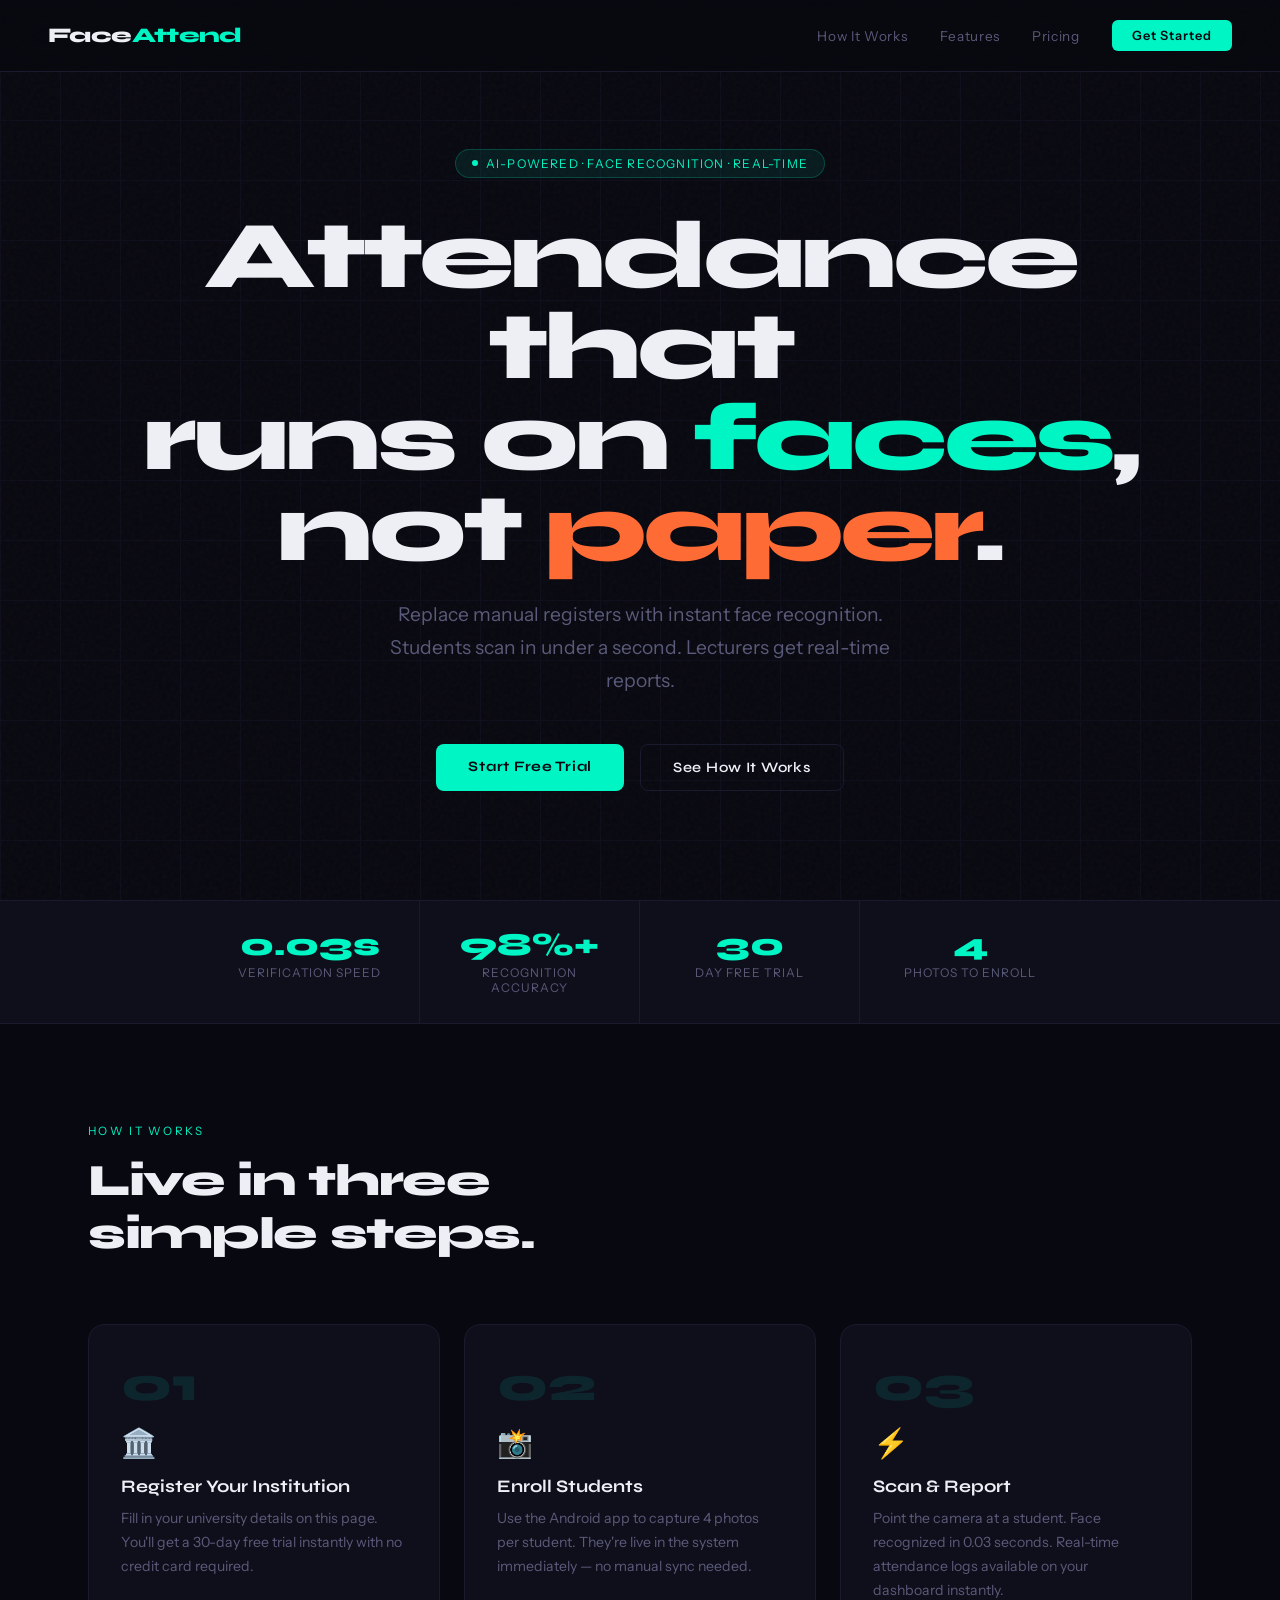
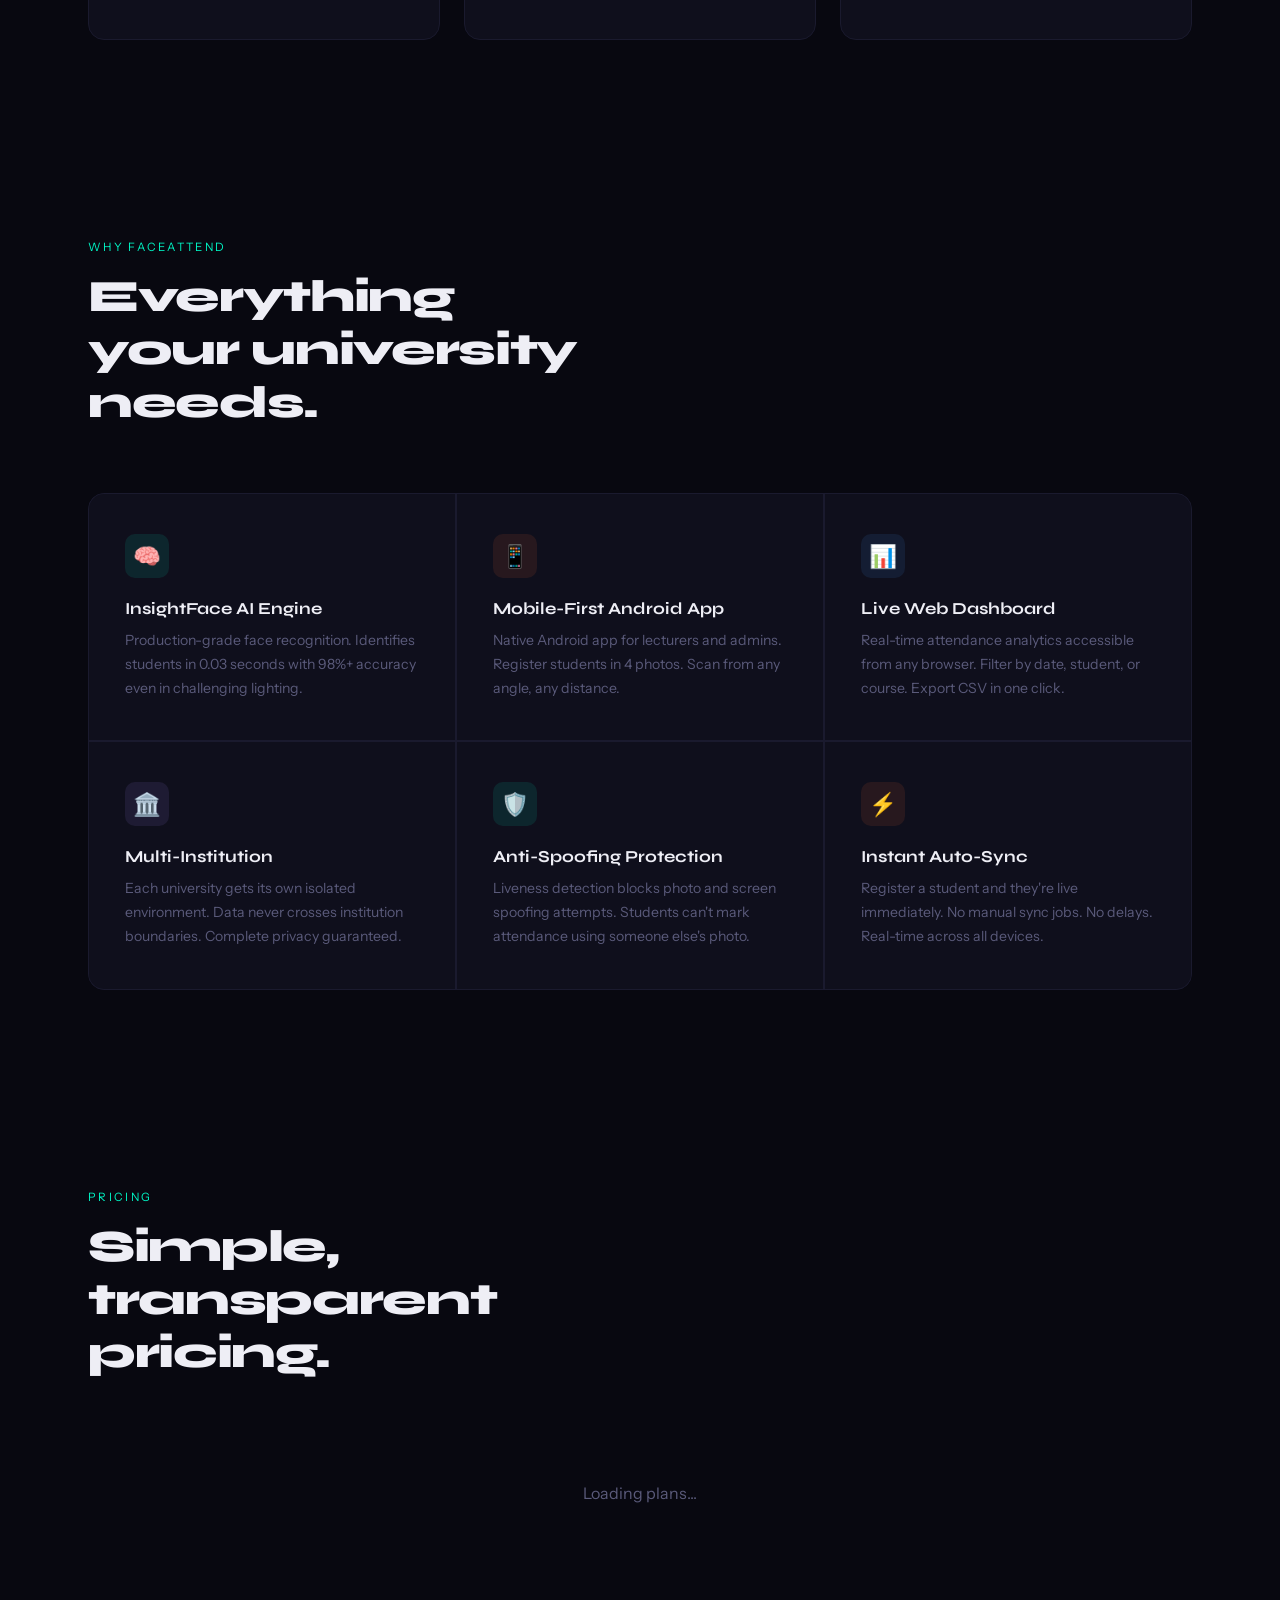
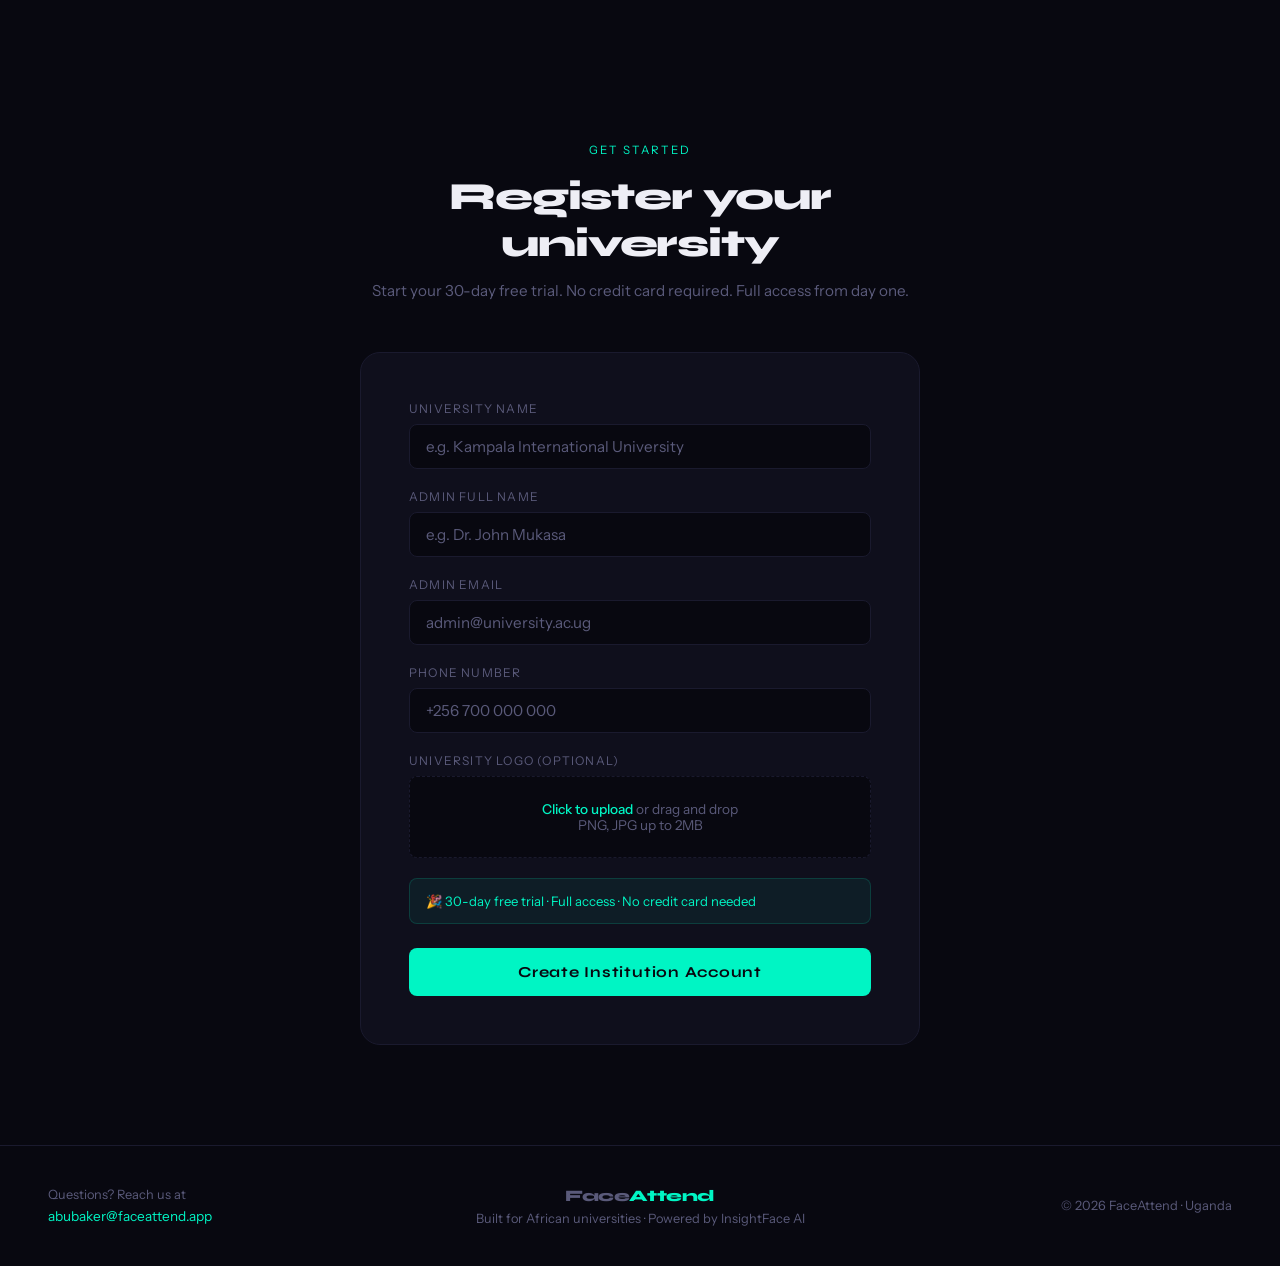
==== static/index.html @ 05593e44 "Update" ====
<!DOCTYPE html>
<html lang="en">
<head>
<meta charset="UTF-8"/>
<meta name="viewport" content="width=device-width, initial-scale=1.0"/>
<title>FaceAttend — AI Attendance for Universities</title>
<link rel="icon" type="image/svg+xml" href="data:image/svg+xml,<svg xmlns='http://www.w3.org/2000/svg' viewBox='0 0 100 100'><text y='.9em' font-size='90'>🎓</text></svg>"/>
<link href="https://fonts.googleapis.com/css2?family=Syne:wght@400;600;700;800&family=Instrument+Sans:wght@300;400;500&display=swap" rel="stylesheet"/>
<style>
:root {
  --black:   #080810;
  --surface: #0f0f1c;
  --border:  #1a1a2e;
  --cyan:    #00f5c4;
  --orange:  #ff6b35;
  --white:   #eeeef5;
  --muted:   #5a5a7a;
}
*, *::before, *::after { box-sizing: border-box; margin: 0; padding: 0; }
html { scroll-behavior: smooth; }
body {
  background: var(--black);
  color: var(--white);
  font-family: 'Instrument Sans', sans-serif;
  overflow-x: hidden;
}
body::before {
  content: '';
  position: fixed; inset: 0;
  background-image: url("data:image/svg+xml,%3Csvg viewBox='0 0 256 256' xmlns='http://www.w3.org/2000/svg'%3E%3Cfilter id='noise'%3E%3CfeTurbulence type='fractalNoise' baseFrequency='0.9' numOctaves='4' stitchTiles='stitch'/%3E%3C/filter%3E%3Crect width='100%25' height='100%25' filter='url(%23noise)' opacity='0.03'/%3E%3C/svg%3E");
  pointer-events: none; z-index: 0;
}
.grid-bg {
  position: fixed; inset: 0;
  background-image:
    linear-gradient(var(--border) 1px, transparent 1px),
    linear-gradient(90deg, var(--border) 1px, transparent 1px);
  background-size: 60px 60px;
  opacity: 0.4; pointer-events: none; z-index: 0;
}

/* ── NAV ── */
nav {
  position: fixed; top: 0; left: 0; right: 0; z-index: 100;
  display: flex; align-items: center; justify-content: space-between;
  padding: 20px 48px;
  background: rgba(8,8,16,0.8);
  backdrop-filter: blur(20px);
  border-bottom: 1px solid var(--border);
}
.logo { font-family: 'Syne', sans-serif; font-weight: 800; font-size: 1.3rem; letter-spacing: -0.03em; }
.logo span { color: var(--cyan); }
nav a { color: var(--muted); text-decoration: none; font-size: 0.85rem; letter-spacing: 0.05em; transition: color 0.2s; }
nav a:hover { color: var(--white); }
.nav-links { display: flex; gap: 32px; align-items: center; }
.btn-nav {
  background: var(--cyan) !important; color: var(--black) !important;
  padding: 8px 20px; border-radius: 6px; font-weight: 600;
  font-size: 0.8rem !important; letter-spacing: 0.08em !important;
}

/* ── HERO ── */
.hero {
  position: relative; z-index: 1;
  min-height: 100vh; display: flex; flex-direction: column;
  align-items: center; justify-content: center;
  text-align: center; padding: 120px 48px 80px;
}
.hero-badge {
  display: inline-flex; align-items: center; gap: 8px;
  background: rgba(0,245,196,0.08); border: 1px solid rgba(0,245,196,0.2);
  border-radius: 100px; padding: 6px 16px;
  font-size: 0.75rem; color: var(--cyan);
  letter-spacing: 0.1em; text-transform: uppercase;
  margin-bottom: 32px; animation: fadeUp 0.6s ease both;
}
.hero-badge::before {
  content: ''; width: 6px; height: 6px;
  background: var(--cyan); border-radius: 50%; animation: pulse 2s infinite;
}
@keyframes pulse {
  0%, 100% { opacity: 1; transform: scale(1); }
  50%       { opacity: 0.5; transform: scale(1.4); }
}
h1 {
  font-family: 'Syne', sans-serif;
  font-size: clamp(2.8rem, 8vw, 6rem);
  font-weight: 800; line-height: 0.95;
  letter-spacing: -0.04em; margin-bottom: 24px;
  animation: fadeUp 0.6s 0.1s ease both;
}
h1 .accent { color: var(--cyan); }
h1 .accent-orange { color: var(--orange); }
.hero-sub {
  font-size: clamp(1rem, 2vw, 1.2rem); color: var(--muted);
  max-width: 560px; line-height: 1.7; margin-bottom: 48px;
  animation: fadeUp 0.6s 0.2s ease both;
}
.hero-cta {
  display: flex; gap: 16px; justify-content: center; flex-wrap: wrap;
  animation: fadeUp 0.6s 0.3s ease both;
}
.btn-primary {
  background: var(--cyan); color: var(--black);
  padding: 14px 32px; border-radius: 8px;
  font-family: 'Syne', sans-serif; font-weight: 700;
  font-size: 0.9rem; letter-spacing: 0.05em;
  text-decoration: none; border: none; cursor: pointer;
  transition: transform 0.2s, box-shadow 0.2s;
}
.btn-primary:hover { transform: translateY(-2px); box-shadow: 0 8px 30px rgba(0,245,196,0.3); }
.btn-secondary {
  background: transparent; color: var(--white);
  padding: 14px 32px; border-radius: 8px;
  font-family: 'Syne', sans-serif; font-weight: 600;
  font-size: 0.9rem; letter-spacing: 0.05em;
  text-decoration: none; border: 1px solid var(--border); cursor: pointer;
  transition: border-color 0.2s, transform 0.2s;
}
.btn-secondary:hover { border-color: var(--muted); transform: translateY(-2px); }

/* ── STATS BAR ── */
.stats-bar {
  position: relative; z-index: 1;
  display: flex; justify-content: center;
  border-top: 1px solid var(--border); border-bottom: 1px solid var(--border);
  background: var(--surface);
}
.stat-item {
  flex: 1; max-width: 220px; padding: 28px 24px;
  text-align: center; border-right: 1px solid var(--border);
}
.stat-item:last-child { border-right: none; }
.stat-num { font-family: 'Syne', sans-serif; font-size: 2rem; font-weight: 800; color: var(--cyan); line-height: 1; }
.stat-label { font-size: 0.75rem; color: var(--muted); letter-spacing: 0.08em; text-transform: uppercase; margin-top: 4px; }

/* ── HOW IT WORKS ── */
.how-it-works {
  position: relative; z-index: 1;
  padding: 100px 48px; max-width: 1200px; margin: 0 auto;
}
.section-label { font-size: 0.72rem; color: var(--cyan); letter-spacing: 0.2em; text-transform: uppercase; margin-bottom: 16px; }
.section-title {
  font-family: 'Syne', sans-serif;
  font-size: clamp(1.8rem, 4vw, 2.8rem);
  font-weight: 800; letter-spacing: -0.03em;
  margin-bottom: 64px; max-width: 500px;
}
.steps-grid {
  display: grid; grid-template-columns: repeat(auto-fit, minmax(240px, 1fr)); gap: 24px;
}
.step-card {
  background: var(--surface); border: 1px solid var(--border);
  border-radius: 16px; padding: 36px 32px;
  transition: border-color 0.2s;
}
.step-card:hover { border-color: rgba(0,245,196,0.3); }
.step-num {
  font-family: 'Syne', sans-serif; font-size: 3rem; font-weight: 800;
  color: rgba(0,245,196,0.1); line-height: 1; margin-bottom: 16px;
}
.step-title { font-family: 'Syne', sans-serif; font-size: 1.1rem; font-weight: 700; margin-bottom: 10px; }
.step-desc { font-size: 0.88rem; color: var(--muted); line-height: 1.7; }
.step-icon { font-size: 1.8rem; margin-bottom: 16px; }

/* ── FEATURES ── */
.features {
  position: relative; z-index: 1;
  padding: 100px 48px; max-width: 1200px; margin: 0 auto;
}
.features-grid {
  display: grid; grid-template-columns: repeat(auto-fit, minmax(280px, 1fr));
  gap: 2px; background: var(--border);
  border: 1px solid var(--border); border-radius: 16px; overflow: hidden;
}
.feature-card { background: var(--surface); padding: 40px 36px; transition: background 0.2s; }
.feature-card:hover { background: #131325; }
.feature-icon {
  width: 44px; height: 44px; border-radius: 10px;
  display: flex; align-items: center; justify-content: center;
  font-size: 1.4rem; margin-bottom: 20px;
}
.feature-icon.cyan   { background: rgba(0,245,196,0.1); }
.feature-icon.orange { background: rgba(255,107,53,0.1); }
.feature-icon.blue   { background: rgba(74,158,255,0.1); }
.feature-icon.purple { background: rgba(167,139,250,0.1); }
.feature-title { font-family: 'Syne', sans-serif; font-size: 1.05rem; font-weight: 700; margin-bottom: 10px; }
.feature-desc { font-size: 0.88rem; color: var(--muted); line-height: 1.7; }

/* ── PRICING ── */
.pricing-section {
  position: relative; z-index: 1;
  padding: 100px 48px; max-width: 1200px; margin: 0 auto;
}
.pricing-grid {
  display: grid; grid-template-columns: repeat(auto-fit, minmax(280px, 1fr)); gap: 24px;
}
.pricing-card {
  background: var(--surface); border: 1px solid var(--border);
  border-radius: 20px; padding: 40px 36px; position: relative;
  transition: border-color 0.2s, transform 0.2s;
}
.pricing-card:hover { transform: translateY(-4px); }
.pricing-card.featured {
  border-color: rgba(0,245,196,0.4);
  background: linear-gradient(135deg, rgba(0,245,196,0.05), transparent);
}
.pricing-card.featured::before {
  content: 'MOST POPULAR';
  position: absolute; top: -12px; left: 50%; transform: translateX(-50%);
  background: var(--cyan); color: var(--black);
  font-family: 'Syne', sans-serif; font-size: 0.65rem; font-weight: 800;
  letter-spacing: 0.15em; padding: 4px 16px; border-radius: 100px;
}
.pricing-plan { font-size: 0.75rem; color: var(--muted); letter-spacing: 0.15em; text-transform: uppercase; margin-bottom: 12px; }
.pricing-price {
  font-family: 'Syne', sans-serif; font-size: 3rem; font-weight: 800;
  line-height: 1; margin-bottom: 4px;
}
.pricing-price span { font-size: 1.2rem; color: var(--muted); }
.pricing-period { font-size: 0.8rem; color: var(--muted); margin-bottom: 32px; }
.pricing-features { list-style: none; margin-bottom: 32px; }
.pricing-features li {
  font-size: 0.88rem; color: var(--muted); padding: 8px 0;
  border-bottom: 1px solid var(--border);
  display: flex; align-items: center; gap: 10px;
}
.pricing-features li:last-child { border-bottom: none; }
.pricing-features li::before { content: '✓'; color: var(--cyan); font-weight: 700; flex-shrink: 0; }
.btn-pricing {
  width: 100%; padding: 14px; border-radius: 8px;
  font-family: 'Syne', sans-serif; font-weight: 700;
  font-size: 0.88rem; letter-spacing: 0.05em;
  cursor: pointer; border: none; transition: transform 0.2s, box-shadow 0.2s;
  text-decoration: none; display: block; text-align: center;
}
.btn-pricing.outline {
  background: transparent; color: var(--white);
  border: 1px solid var(--border);
}
.btn-pricing.outline:hover { border-color: var(--cyan); color: var(--cyan); }
.btn-pricing.filled { background: var(--cyan); color: var(--black); }
.btn-pricing.filled:hover { transform: translateY(-2px); box-shadow: 0 8px 30px rgba(0,245,196,0.3); }

/* ── SIGNUP ── */
.signup-section {
  position: relative; z-index: 1;
  padding: 100px 24px; display: flex; justify-content: center;
}
.signup-container { width: 100%; max-width: 560px; }
.signup-header { text-align: center; margin-bottom: 48px; }
.signup-header h2 {
  font-family: 'Syne', sans-serif; font-size: clamp(1.8rem, 4vw, 2.4rem);
  font-weight: 800; letter-spacing: -0.03em; margin-bottom: 12px;
}
.signup-header p { color: var(--muted); font-size: 0.95rem; line-height: 1.6; }
.signup-card {
  background: var(--surface); border: 1px solid var(--border);
  border-radius: 20px; padding: 48px;
}
.form-group { margin-bottom: 20px; }
label {
  display: block; font-size: 0.75rem; color: var(--muted);
  letter-spacing: 0.1em; text-transform: uppercase; margin-bottom: 8px;
}
input[type="text"], input[type="email"], input[type="tel"] {
  width: 100%; background: var(--black);
  border: 1px solid var(--border); border-radius: 8px;
  padding: 12px 16px; color: var(--white);
  font-family: 'Instrument Sans', sans-serif; font-size: 0.95rem;
  transition: border-color 0.2s, box-shadow 0.2s; outline: none;
}
input:focus { border-color: var(--cyan); box-shadow: 0 0 0 3px rgba(0,245,196,0.08); }
input::placeholder { color: var(--muted); }
.logo-upload {
  width: 100%; background: var(--black);
  border: 1px dashed var(--border); border-radius: 8px;
  padding: 24px; text-align: center; cursor: pointer;
  transition: border-color 0.2s; position: relative;
}
.logo-upload:hover { border-color: var(--cyan); }
.logo-upload input[type="file"] {
  position: absolute; inset: 0; opacity: 0; cursor: pointer; width: 100%; height: 100%;
}
.logo-upload-text { font-size: 0.85rem; color: var(--muted); }
.logo-upload-text span { color: var(--cyan); font-weight: 500; }
#logo-preview { width: 60px; height: 60px; border-radius: 8px; object-fit: contain; display: none; margin: 0 auto 8px; }
.trial-note {
  background: rgba(0,245,196,0.06); border: 1px solid rgba(0,245,196,0.15);
  border-radius: 8px; padding: 14px 16px; font-size: 0.82rem; color: var(--cyan);
  margin-bottom: 24px; display: flex; align-items: center; gap: 10px;
}
.btn-submit {
  width: 100%; background: var(--cyan); color: var(--black);
  padding: 15px; border-radius: 8px;
  font-family: 'Syne', sans-serif; font-weight: 700;
  font-size: 0.95rem; letter-spacing: 0.05em; border: none; cursor: pointer;
  transition: transform 0.2s, box-shadow 0.2s, opacity 0.2s;
}
.btn-submit:hover:not(:disabled) { transform: translateY(-2px); box-shadow: 0 8px 30px rgba(0,245,196,0.3); }
.btn-submit:disabled { opacity: 0.5; cursor: not-allowed; }
.status-msg {
  border-radius: 8px; padding: 14px 16px; font-size: 0.85rem;
  margin-top: 16px; display: none; line-height: 1.6;
}
.status-msg.success { background: rgba(0,245,196,0.08); border: 1px solid rgba(0,245,196,0.2); color: var(--cyan); }
.status-msg.error   { background: rgba(255,80,80,0.08);  border: 1px solid rgba(255,80,80,0.2);  color: #ff5050; }

/* ── FOOTER ── */
footer {
  position: relative; z-index: 1;
  border-top: 1px solid var(--border);
  padding: 40px 48px;
  display: grid; grid-template-columns: 1fr auto 1fr;
  align-items: center; gap: 24px;
  color: var(--muted); font-size: 0.8rem;
}
.footer-contact a {
  color: var(--cyan); text-decoration: none; font-size: 0.85rem; transition: opacity 0.2s;
}
.footer-contact a:hover { opacity: 0.7; }
.footer-center { text-align: center; }
.footer-right { text-align: right; }

@keyframes fadeUp {
  from { opacity: 0; transform: translateY(20px); }
  to   { opacity: 1; transform: translateY(0); }
}

/* ── MOBILE ── */
@media (max-width: 768px) {
  /* Nav */
  nav { padding: 14px 20px; }
  .nav-links { gap: 10px; }
  nav a { font-size: 0.72rem; letter-spacing: 0; }
  .btn-nav { padding: 6px 12px; font-size: 0.68rem !important; letter-spacing: 0.04em !important; }

  /* Hero */
  .hero { padding: 100px 20px 60px; }
  h1 { font-size: clamp(2rem, 9vw, 3rem); letter-spacing: -0.02em; }
  .hero-sub { font-size: 0.92rem; }
  .hero-cta { flex-direction: column; width: 100%; }
  .btn-primary, .btn-secondary { width: 100%; text-align: center; }

  /* Stats — 2x2 grid */
  .stats-bar { display: grid; grid-template-columns: 1fr 1fr; }
  .stat-item {
    max-width: 100%; border-right: 1px solid var(--border);
    border-bottom: 1px solid var(--border);
  }
  .stat-item:nth-child(2) { border-right: none; }
  .stat-item:nth-child(3) { border-bottom: none; }
  .stat-item:nth-child(4) { border-right: none; border-bottom: none; }

  /* Sections */
  .how-it-works, .features, .pricing-section { padding: 60px 20px; }
  .section-title { margin-bottom: 32px; }

  /* Steps — single column */
  .steps-grid { grid-template-columns: 1fr; }

  /* Features — 2 columns */
  .features-grid { grid-template-columns: 1fr 1fr; }
  .feature-card { padding: 24px 16px; }
  .feature-title { font-size: 0.85rem; }
  .feature-desc { font-size: 0.75rem; }

  /* Pricing — single column */
  .pricing-grid { grid-template-columns: 1fr; }

  /* Signup */
  .signup-section { padding: 60px 20px; }
  .signup-card { padding: 28px 20px; }

  /* Footer */
  footer {
    grid-template-columns: 1fr;
    text-align: center; padding: 32px 20px; gap: 16px;
  }
  .footer-right { text-align: center; }
}
</style>
</head>
<body>
<div class="grid-bg"></div>

<nav>
  <div class="logo">Face<span>Attend</span></div>
  <div class="nav-links">
    <a href="#how-it-works">How It Works</a>
    <a href="#features">Features</a>
    <a href="#pricing">Pricing</a>
    <a href="#signup" class="btn-nav">Get Started</a>
  </div>
</nav>

<!-- HERO -->
<section class="hero">
  <div class="hero-badge">AI-Powered · Face Recognition · Real-time</div>
  <h1>Attendance that<br>runs on <span class="accent">faces</span>,<br>not <span class="accent-orange">paper</span>.</h1>
  <p class="hero-sub">Replace manual registers with instant face recognition. Students scan in under a second. Lecturers get real-time reports.</p>
  <div class="hero-cta">
    <a href="#signup" class="btn-primary">Start Free Trial</a>
    <a href="#how-it-works" class="btn-secondary">See How It Works</a>
  </div>
</section>

<!-- STATS -->
<div class="stats-bar">
  <div class="stat-item"><div class="stat-num">0.03s</div><div class="stat-label">Verification Speed</div></div>
  <div class="stat-item"><div class="stat-num">98%+</div><div class="stat-label">Recognition Accuracy</div></div>
  <div class="stat-item"><div class="stat-num">30</div><div class="stat-label">Day Free Trial</div></div>
  <div class="stat-item"><div class="stat-num">4</div><div class="stat-label">Photos to Enroll</div></div>
</div>

<!-- HOW IT WORKS -->
<section class="how-it-works" id="how-it-works">
  <div class="section-label">How It Works</div>
  <h2 class="section-title">Live in three simple steps.</h2>
  <div class="steps-grid">
    <div class="step-card">
      <div class="step-num">01</div>
      <div class="step-icon">🏛️</div>
      <div class="step-title">Register Your Institution</div>
      <div class="step-desc">Fill in your university details on this page. You'll get a 30-day free trial instantly with no credit card required.</div>
    </div>
    <div class="step-card">
      <div class="step-num">02</div>
      <div class="step-icon">📸</div>
      <div class="step-title">Enroll Students</div>
      <div class="step-desc">Use the Android app to capture 4 photos per student. They're live in the system immediately — no manual sync needed.</div>
    </div>
    <div class="step-card">
      <div class="step-num">03</div>
      <div class="step-icon">⚡</div>
      <div class="step-title">Scan & Report</div>
      <div class="step-desc">Point the camera at a student. Face recognized in 0.03 seconds. Real-time attendance logs available on your dashboard instantly.</div>
    </div>
  </div>
</section>

<!-- FEATURES -->
<section class="features" id="features">
  <div class="section-label">Why FaceAttend</div>
  <h2 class="section-title">Everything your university needs.</h2>
  <div class="features-grid">
    <div class="feature-card">
      <div class="feature-icon cyan">🧠</div>
      <div class="feature-title">InsightFace AI Engine</div>
      <div class="feature-desc">Production-grade face recognition. Identifies students in 0.03 seconds with 98%+ accuracy even in challenging lighting.</div>
    </div>
    <div class="feature-card">
      <div class="feature-icon orange">📱</div>
      <div class="feature-title">Mobile-First Android App</div>
      <div class="feature-desc">Native Android app for lecturers and admins. Register students in 4 photos. Scan from any angle, any distance.</div>
    </div>
    <div class="feature-card">
      <div class="feature-icon blue">📊</div>
      <div class="feature-title">Live Web Dashboard</div>
      <div class="feature-desc">Real-time attendance analytics accessible from any browser. Filter by date, student, or course. Export CSV in one click.</div>
    </div>
    <div class="feature-card">
      <div class="feature-icon purple">🏛️</div>
      <div class="feature-title">Multi-Institution</div>
      <div class="feature-desc">Each university gets its own isolated environment. Data never crosses institution boundaries. Complete privacy guaranteed.</div>
    </div>
    <div class="feature-card">
      <div class="feature-icon cyan">🛡️</div>
      <div class="feature-title">Anti-Spoofing Protection</div>
      <div class="feature-desc">Liveness detection blocks photo and screen spoofing attempts. Students can't mark attendance using someone else's photo.</div>
    </div>
    <div class="feature-card">
      <div class="feature-icon orange">⚡</div>
      <div class="feature-title">Instant Auto-Sync</div>
      <div class="feature-desc">Register a student and they're live immediately. No manual sync jobs. No delays. Real-time across all devices.</div>
    </div>
  </div>
</section>

<!-- PILOT BADGE — uncomment when NKU/MUK formally onboarded
<div class="pilot-section">
  <div class="pilot-card">
    <div class="pilot-text">
      <h3>Trusted by leading Ugandan universities</h3>
      <p>FaceAttend is currently being piloted at two of Uganda's top institutions. Join them and modernize your attendance system today.</p>
    </div>
    <div class="pilot-badges">
      <div class="pilot-badge">Nkumba University</div>
      <div class="pilot-badge">Makerere University</div>
    </div>
  </div>
</div>
-->

<!-- PRICING -->
<section class="pricing-section" id="pricing">
  <div class="section-label">Pricing</div>
  <h2 class="section-title">Simple, transparent pricing.</h2>
  <div class="pricing-grid" id="pricing-grid">
    <div style="grid-column:1/-1;text-align:center;color:var(--muted);padding:40px;">Loading plans...</div>
  </div>
</section>

<!-- SIGNUP -->
<section class="signup-section" id="signup">
  <div class="signup-container">
    <div class="signup-header">
      <div class="section-label">Get Started</div>
      <h2>Register your university</h2>
      <p>Start your 30-day free trial. No credit card required. Full access from day one.</p>
    </div>
    <div class="signup-card">
      <form id="signup-form">
        <div class="form-group">
          <label>University Name</label>
          <input type="text" id="university_name" placeholder="e.g. Kampala International University" required/>
        </div>
        <div class="form-group">
          <label>Admin Full Name</label>
          <input type="text" id="admin_full_name" placeholder="e.g. Dr. John Mukasa" required/>
        </div>
        <div class="form-group">
          <label>Admin Email</label>
          <input type="email" id="admin_email" placeholder="admin@university.ac.ug" required/>
        </div>
        <div class="form-group">
          <label>Phone Number</label>
          <input type="tel" id="phone" placeholder="+256 700 000 000" required/>
        </div>
        <div class="form-group">
          <label>University Logo (optional)</label>
          <div class="logo-upload">
            <input type="file" id="logo" accept="image/*"/>
            <img id="logo-preview" src="" alt="Logo preview"/>
            <div class="logo-upload-text">
              <span>Click to upload</span> or drag and drop<br>PNG, JPG up to 2MB
            </div>
          </div>
        </div>
        <div class="trial-note">
          🎉 30-day free trial · Full access · No credit card needed
        </div>
        <button type="submit" class="btn-submit" id="submit-btn">
          Create Institution Account
        </button>
        <div class="status-msg" id="status-msg"></div>
      </form>
    </div>
  </div>
</section>

<!-- FOOTER -->
<footer>
  <div class="footer-contact">
    <div style="margin-bottom:6px;">Questions? Reach us at</div>
    <a href="mailto:abubaker@faceattend.app">abubaker@faceattend.app</a>
  </div>
  <div class="footer-center">
    <div class="logo" style="font-size:1rem;margin-bottom:6px;">Face<span style="color:var(--cyan)">Attend</span></div>
    <div>Built for African universities · Powered by InsightFace AI</div>
  </div>
  <div class="footer-right">
    © 2026 FaceAttend · Uganda
  </div>
</footer>

<script>
const API_URL = "https://faceattend.app";

// ── Logo preview ──
document.getElementById('logo').addEventListener('change', function() {
  const preview = document.getElementById('logo-preview');
  if (this.files && this.files[0]) {
    const reader = new FileReader();
    reader.onload = e => {
      preview.src = e.target.result;
      preview.style.display = 'block';
    };
    reader.readAsDataURL(this.files[0]);
  }
});

// ── Load pricing plans dynamically from DB ──
async function loadPlans() {
  try {
    const resp  = await fetch(`${API_URL}/plans`);
    const data  = await resp.json();
    const plans = data.plans || [];
    const grid  = document.getElementById('pricing-grid');
    if (!grid || !plans.length) return;

    grid.innerHTML = plans.map(plan => {
      const isFeatured = plan.id === 'standard';
      const price      = plan.price_usd === 0
        ? 'Free'
        : plan.price_usd === null
          ? 'Custom'
          : `$${plan.price_usd}`;
      const priceHtml  = (plan.price_usd > 0 && plan.price_usd !== null)
        ? `${price} <span>/ mo</span>`
        : price;
      const period     = plan.billing || '';
      const features   = (plan.features || []).map(f => `<li>${f}</li>`).join('');
      const btnHref    = plan.id === 'enterprise'
        ? 'mailto:abubaker@faceattend.app'
        : '#signup';
      const btnClass   = isFeatured ? 'filled' : 'outline';
      const btnText    = plan.id === 'trial'
        ? 'Start Free Trial'
        : plan.id === 'enterprise'
          ? 'Contact Us'
          : 'Get Started';

      return `
        <div class="pricing-card ${isFeatured ? 'featured' : ''}">
          <div class="pricing-plan">${plan.name}</div>
          <div class="pricing-price">${priceHtml}</div>
          <div class="pricing-period">${period}</div>
          <ul class="pricing-features">${features}</ul>
          <a href="${btnHref}" class="btn-pricing ${btnClass}">${btnText}</a>
        </div>
      `;
    }).join('');
  } catch (e) {
    console.error('Failed to load plans:', e);
  }
}

loadPlans();

// ── Signup form ──
document.getElementById('signup-form').addEventListener('submit', async (e) => {
  e.preventDefault();
  const btn    = document.getElementById('submit-btn');
  const status = document.getElementById('status-msg');

  btn.disabled    = true;
  btn.textContent = 'Creating account...';
  status.style.display = 'none';

  const formData = new FormData();
  formData.append('university_name', document.getElementById('university_name').value.trim());
  formData.append('admin_full_name', document.getElementById('admin_full_name').value.trim());
  formData.append('admin_email',     document.getElementById('admin_email').value.trim());
  formData.append('phone',           document.getElementById('phone').value.trim());

  const logoFile = document.getElementById('logo').files[0];
  if (logoFile) formData.append('logo', logoFile);

  try {
    const resp = await fetch(`${API_URL}/register-institution`, {
      method: 'POST',
      body: formData,
    });
    const data = await resp.json();

    if (resp.ok && data.success) {
      status.className     = 'status-msg success';
      status.style.display = 'block';
      status.innerHTML     = `
        <strong>Welcome to FaceAttend!</strong><br><br>
        Your institution <strong>${data.institution_name}</strong> has been created.<br>
        Institution ID: <strong>${data.institution_id}</strong><br><br>
        Check <strong>${document.getElementById('admin_email').value}</strong> to set your password and start your ${data.trial_days}-day free trial.
      `;
      document.getElementById('signup-form').reset();
      document.getElementById('logo-preview').style.display = 'none';
      btn.textContent = 'Account Created!';
    } else {
      throw new Error(data.detail || 'Registration failed. Please try again.');
    }
  } catch (err) {
    status.className     = 'status-msg error';
    status.style.display = 'block';
    status.textContent   = err.message;
    btn.disabled         = false;
    btn.textContent      = 'Create Institution Account';
  }
});
</script>
</body>
</html>
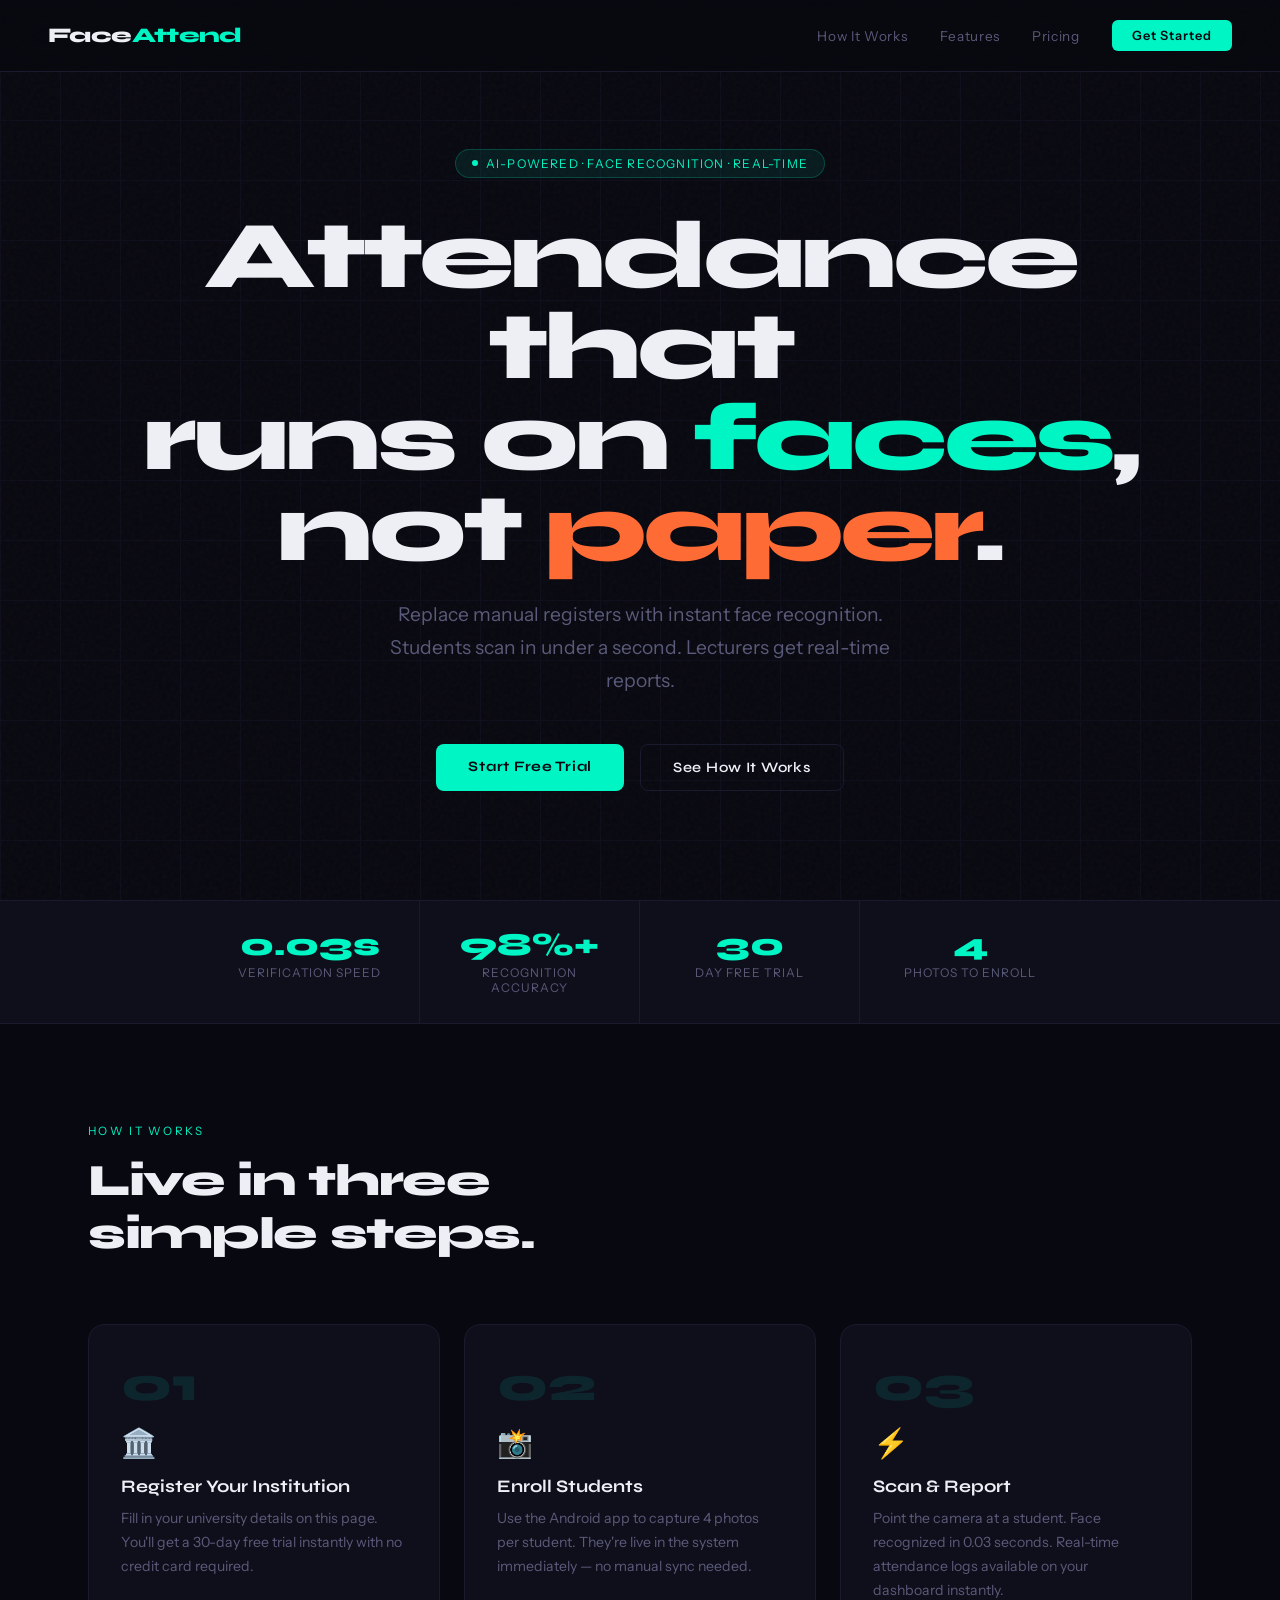
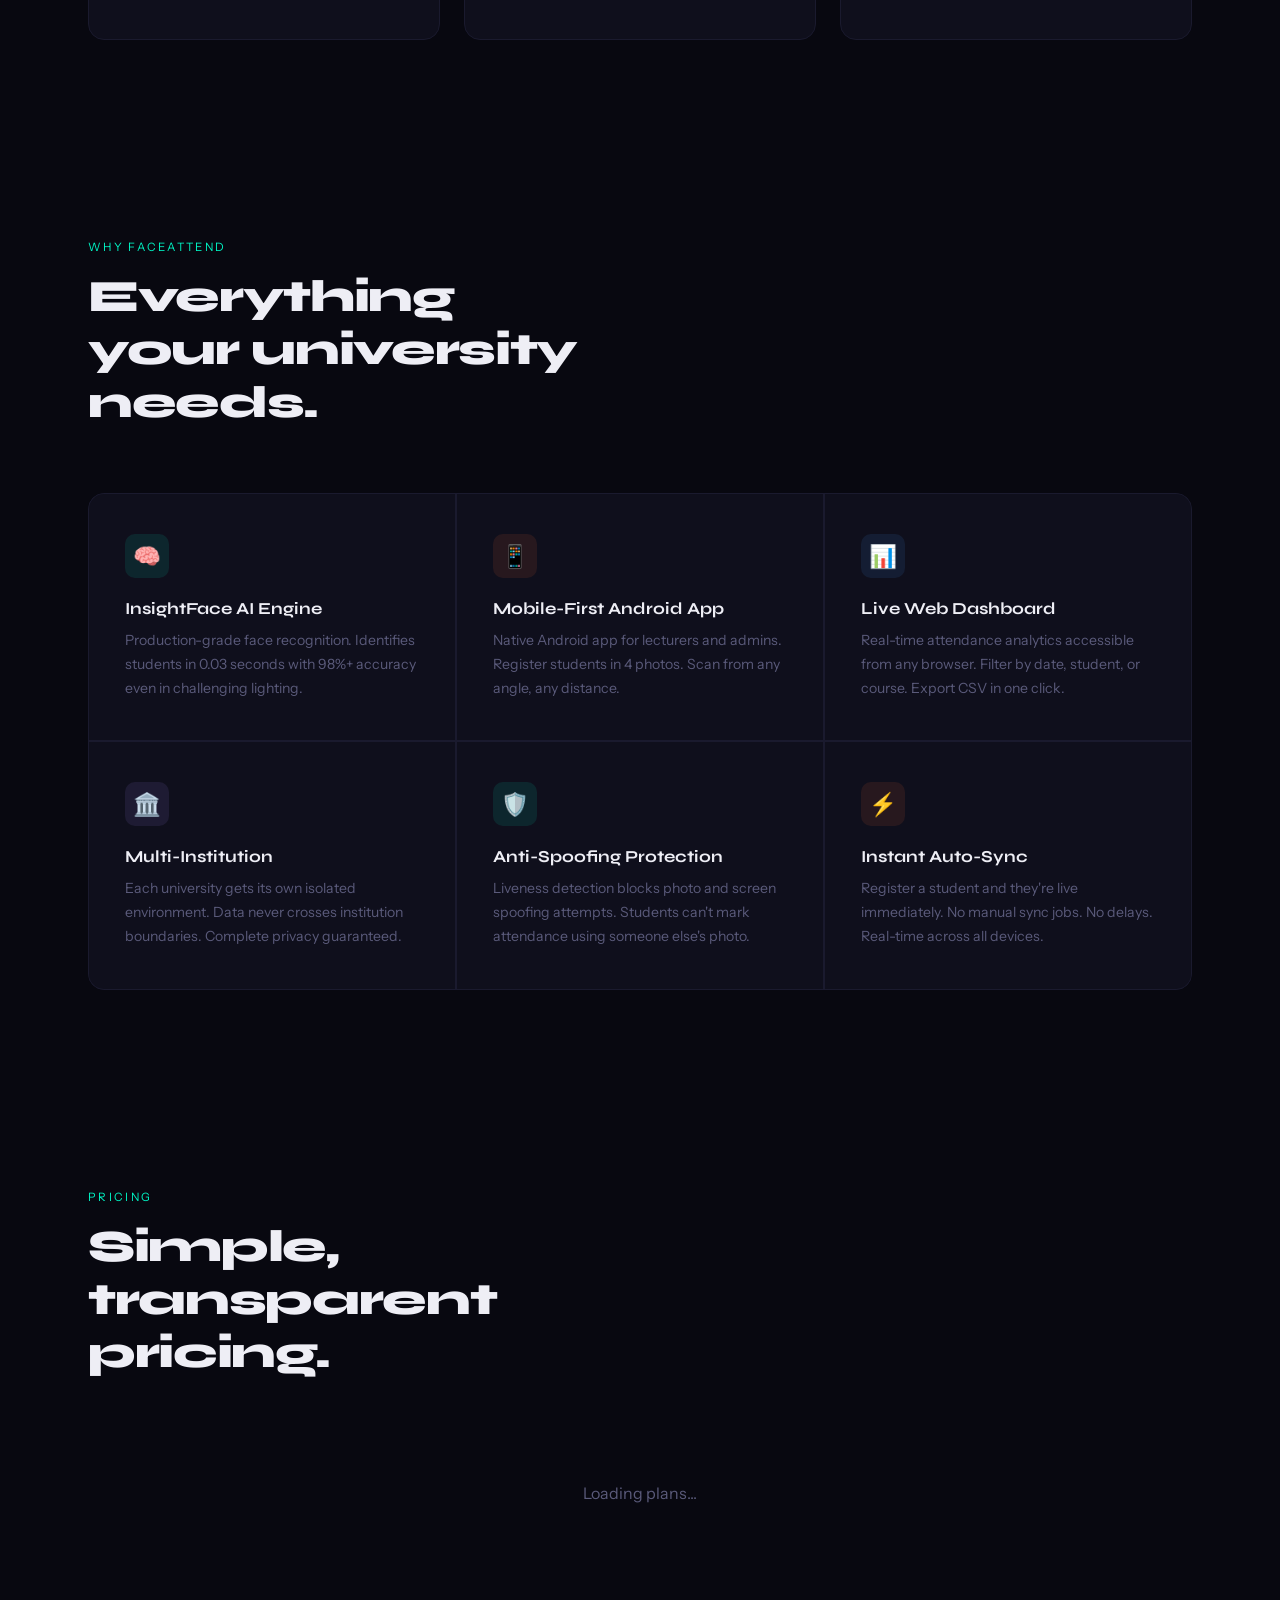
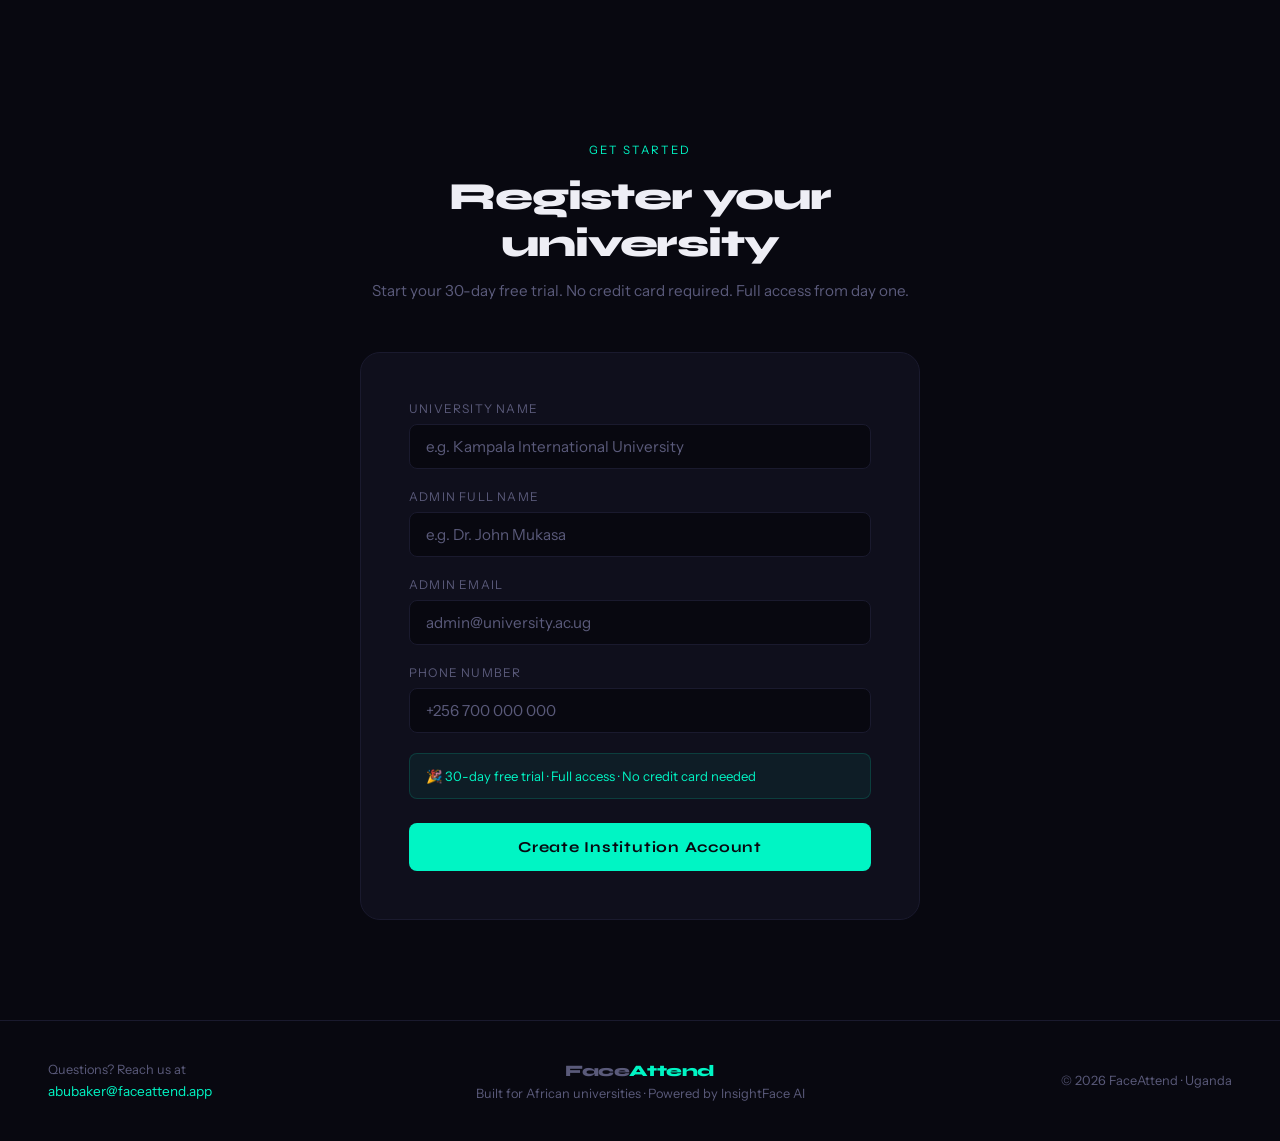
==== commit 2e717a9f: "Update" ====
--- a/static/index.html
+++ b/static/index.html
@@ -151,8 +151,7 @@
 }
 .step-card {
   background: var(--surface); border: 1px solid var(--border);
-  border-radius: 16px; padding: 36px 32px;
-  transition: border-color 0.2s;
+  border-radius: 16px; padding: 36px 32px; transition: border-color 0.2s;
 }
 .step-card:hover { border-color: rgba(0,245,196,0.3); }
 .step-num {
@@ -213,10 +212,7 @@
   letter-spacing: 0.15em; padding: 4px 16px; border-radius: 100px;
 }
 .pricing-plan { font-size: 0.75rem; color: var(--muted); letter-spacing: 0.15em; text-transform: uppercase; margin-bottom: 12px; }
-.pricing-price {
-  font-family: 'Syne', sans-serif; font-size: 3rem; font-weight: 800;
-  line-height: 1; margin-bottom: 4px;
-}
+.pricing-price { font-family: 'Syne', sans-serif; font-size: 3rem; font-weight: 800; line-height: 1; margin-bottom: 4px; }
 .pricing-price span { font-size: 1.2rem; color: var(--muted); }
 .pricing-period { font-size: 0.8rem; color: var(--muted); margin-bottom: 32px; }
 .pricing-features { list-style: none; margin-bottom: 32px; }
@@ -234,10 +230,7 @@
   cursor: pointer; border: none; transition: transform 0.2s, box-shadow 0.2s;
   text-decoration: none; display: block; text-align: center;
 }
-.btn-pricing.outline {
-  background: transparent; color: var(--white);
-  border: 1px solid var(--border);
-}
+.btn-pricing.outline { background: transparent; color: var(--white); border: 1px solid var(--border); }
 .btn-pricing.outline:hover { border-color: var(--cyan); color: var(--cyan); }
 .btn-pricing.filled { background: var(--cyan); color: var(--black); }
 .btn-pricing.filled:hover { transform: translateY(-2px); box-shadow: 0 8px 30px rgba(0,245,196,0.3); }
@@ -272,19 +265,6 @@
 }
 input:focus { border-color: var(--cyan); box-shadow: 0 0 0 3px rgba(0,245,196,0.08); }
 input::placeholder { color: var(--muted); }
-.logo-upload {
-  width: 100%; background: var(--black);
-  border: 1px dashed var(--border); border-radius: 8px;
-  padding: 24px; text-align: center; cursor: pointer;
-  transition: border-color 0.2s; position: relative;
-}
-.logo-upload:hover { border-color: var(--cyan); }
-.logo-upload input[type="file"] {
-  position: absolute; inset: 0; opacity: 0; cursor: pointer; width: 100%; height: 100%;
-}
-.logo-upload-text { font-size: 0.85rem; color: var(--muted); }
-.logo-upload-text span { color: var(--cyan); font-weight: 500; }
-#logo-preview { width: 60px; height: 60px; border-radius: 8px; object-fit: contain; display: none; margin: 0 auto 8px; }
 .trial-note {
   background: rgba(0,245,196,0.06); border: 1px solid rgba(0,245,196,0.15);
   border-radius: 8px; padding: 14px 16px; font-size: 0.82rem; color: var(--cyan);
@@ -315,9 +295,7 @@
   align-items: center; gap: 24px;
   color: var(--muted); font-size: 0.8rem;
 }
-.footer-contact a {
-  color: var(--cyan); text-decoration: none; font-size: 0.85rem; transition: opacity 0.2s;
-}
+.footer-contact a { color: var(--cyan); text-decoration: none; font-size: 0.85rem; transition: opacity 0.2s; }
 .footer-contact a:hover { opacity: 0.7; }
 .footer-center { text-align: center; }
 .footer-right { text-align: right; }
@@ -329,54 +307,36 @@
 
 /* ── MOBILE ── */
 @media (max-width: 768px) {
-  /* Nav */
   nav { padding: 14px 20px; }
   .nav-links { gap: 10px; }
   nav a { font-size: 0.72rem; letter-spacing: 0; }
   .btn-nav { padding: 6px 12px; font-size: 0.68rem !important; letter-spacing: 0.04em !important; }
 
-  /* Hero */
   .hero { padding: 100px 20px 60px; }
   h1 { font-size: clamp(2rem, 9vw, 3rem); letter-spacing: -0.02em; }
   .hero-sub { font-size: 0.92rem; }
   .hero-cta { flex-direction: column; width: 100%; }
   .btn-primary, .btn-secondary { width: 100%; text-align: center; }
 
-  /* Stats — 2x2 grid */
   .stats-bar { display: grid; grid-template-columns: 1fr 1fr; }
-  .stat-item {
-    max-width: 100%; border-right: 1px solid var(--border);
-    border-bottom: 1px solid var(--border);
-  }
+  .stat-item { max-width: 100%; border-right: 1px solid var(--border); border-bottom: 1px solid var(--border); }
   .stat-item:nth-child(2) { border-right: none; }
   .stat-item:nth-child(3) { border-bottom: none; }
   .stat-item:nth-child(4) { border-right: none; border-bottom: none; }
 
-  /* Sections */
   .how-it-works, .features, .pricing-section { padding: 60px 20px; }
   .section-title { margin-bottom: 32px; }
-
-  /* Steps — single column */
   .steps-grid { grid-template-columns: 1fr; }
-
-  /* Features — 2 columns */
   .features-grid { grid-template-columns: 1fr 1fr; }
   .feature-card { padding: 24px 16px; }
   .feature-title { font-size: 0.85rem; }
   .feature-desc { font-size: 0.75rem; }
-
-  /* Pricing — single column */
   .pricing-grid { grid-template-columns: 1fr; }
 
-  /* Signup */
   .signup-section { padding: 60px 20px; }
   .signup-card { padding: 28px 20px; }
 
-  /* Footer */
-  footer {
-    grid-template-columns: 1fr;
-    text-align: center; padding: 32px 20px; gap: 16px;
-  }
+  footer { grid-template-columns: 1fr; text-align: center; padding: 32px 20px; gap: 16px; }
   .footer-right { text-align: center; }
 }
 </style>
@@ -527,16 +487,6 @@
           <label>Phone Number</label>
           <input type="tel" id="phone" placeholder="+256 700 000 000" required/>
         </div>
-        <div class="form-group">
-          <label>University Logo (optional)</label>
-          <div class="logo-upload">
-            <input type="file" id="logo" accept="image/*"/>
-            <img id="logo-preview" src="" alt="Logo preview"/>
-            <div class="logo-upload-text">
-              <span>Click to upload</span> or drag and drop<br>PNG, JPG up to 2MB
-            </div>
-          </div>
-        </div>
         <div class="trial-note">
           🎉 30-day free trial · Full access · No credit card needed
         </div>
@@ -559,26 +509,11 @@
     <div class="logo" style="font-size:1rem;margin-bottom:6px;">Face<span style="color:var(--cyan)">Attend</span></div>
     <div>Built for African universities · Powered by InsightFace AI</div>
   </div>
-  <div class="footer-right">
-    © 2026 FaceAttend · Uganda
-  </div>
+  <div class="footer-right">© 2026 FaceAttend · Uganda</div>
 </footer>
 
 <script>
 const API_URL = "https://faceattend.app";
-
-// ── Logo preview ──
-document.getElementById('logo').addEventListener('change', function() {
-  const preview = document.getElementById('logo-preview');
-  if (this.files && this.files[0]) {
-    const reader = new FileReader();
-    reader.onload = e => {
-      preview.src = e.target.result;
-      preview.style.display = 'block';
-    };
-    reader.readAsDataURL(this.files[0]);
-  }
-});
 
 // ── Load pricing plans dynamically from DB ──
 async function loadPlans() {
@@ -644,9 +579,6 @@
   formData.append('admin_email',     document.getElementById('admin_email').value.trim());
   formData.append('phone',           document.getElementById('phone').value.trim());
 
-  const logoFile = document.getElementById('logo').files[0];
-  if (logoFile) formData.append('logo', logoFile);
-
   try {
     const resp = await fetch(`${API_URL}/register-institution`, {
       method: 'POST',
@@ -664,7 +596,6 @@
         Check <strong>${document.getElementById('admin_email').value}</strong> to set your password and start your ${data.trial_days}-day free trial.
       `;
       document.getElementById('signup-form').reset();
-      document.getElementById('logo-preview').style.display = 'none';
       btn.textContent = 'Account Created!';
     } else {
       throw new Error(data.detail || 'Registration failed. Please try again.');
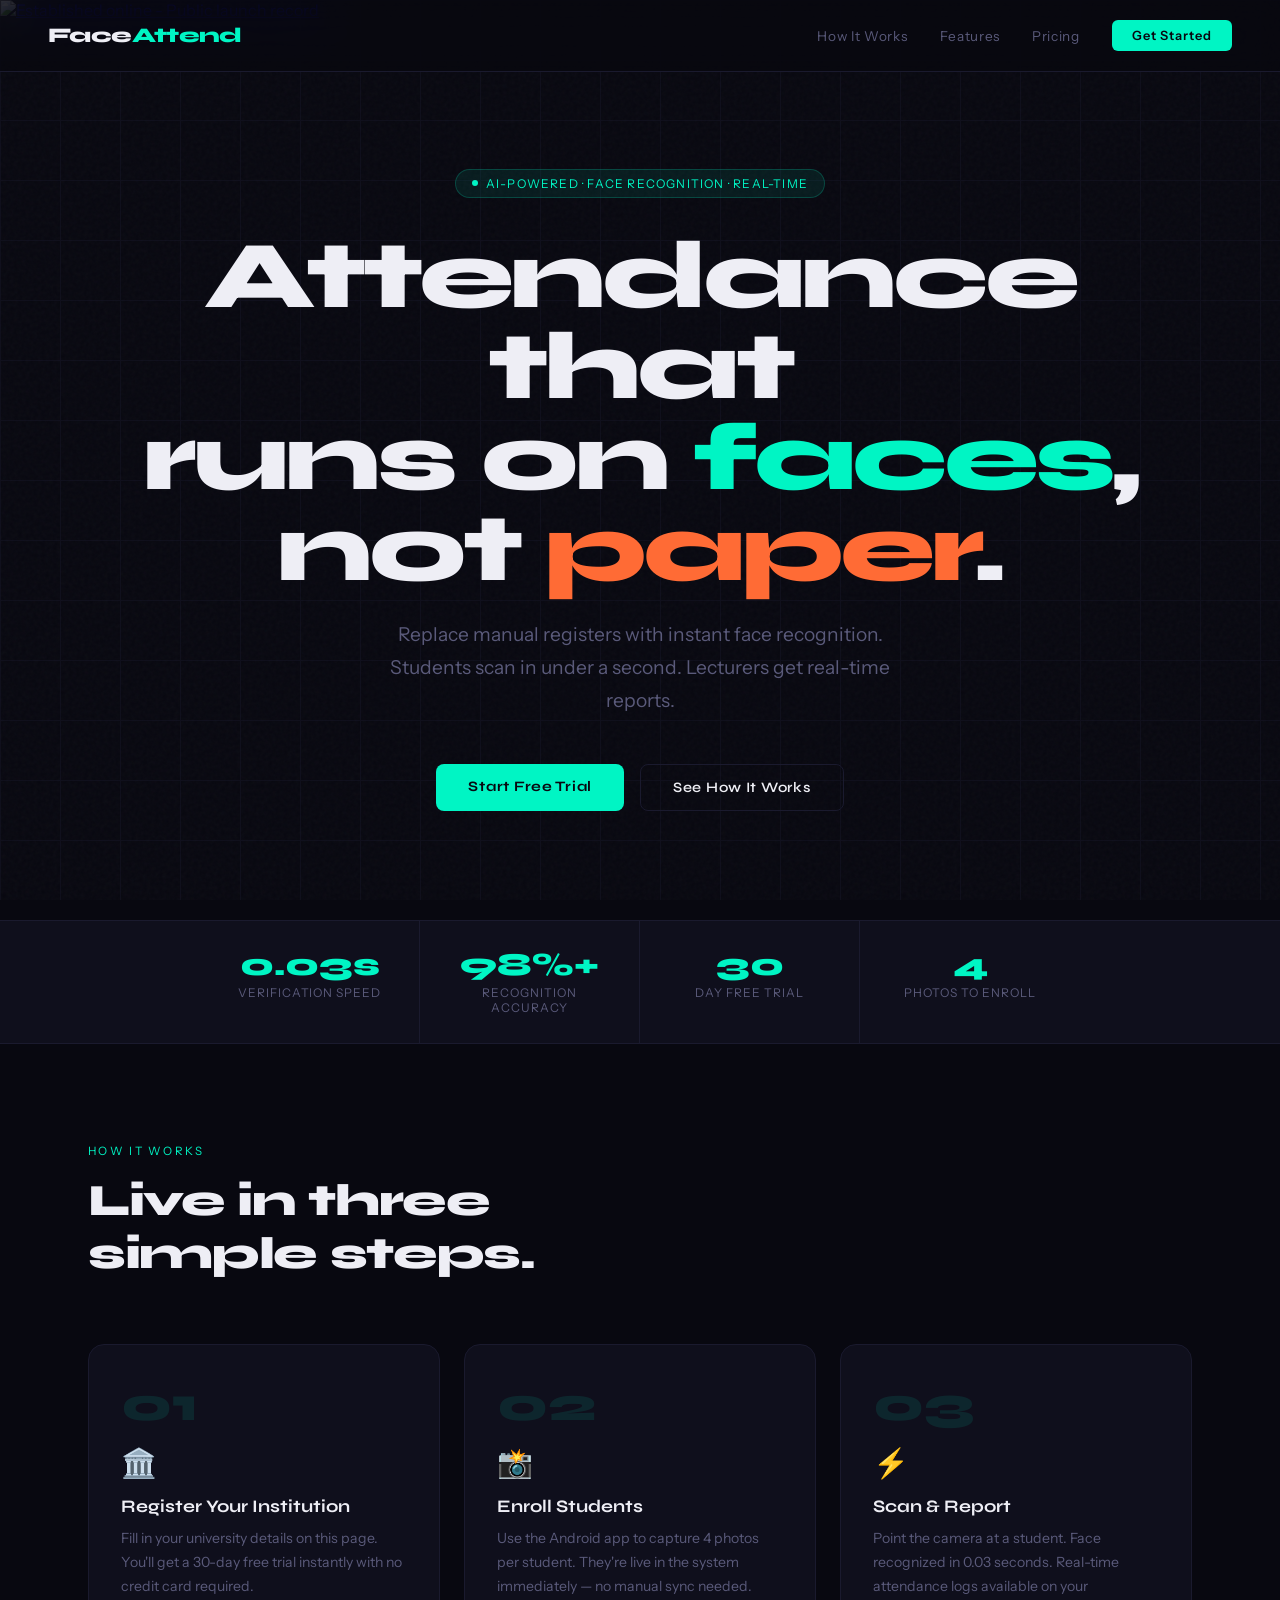
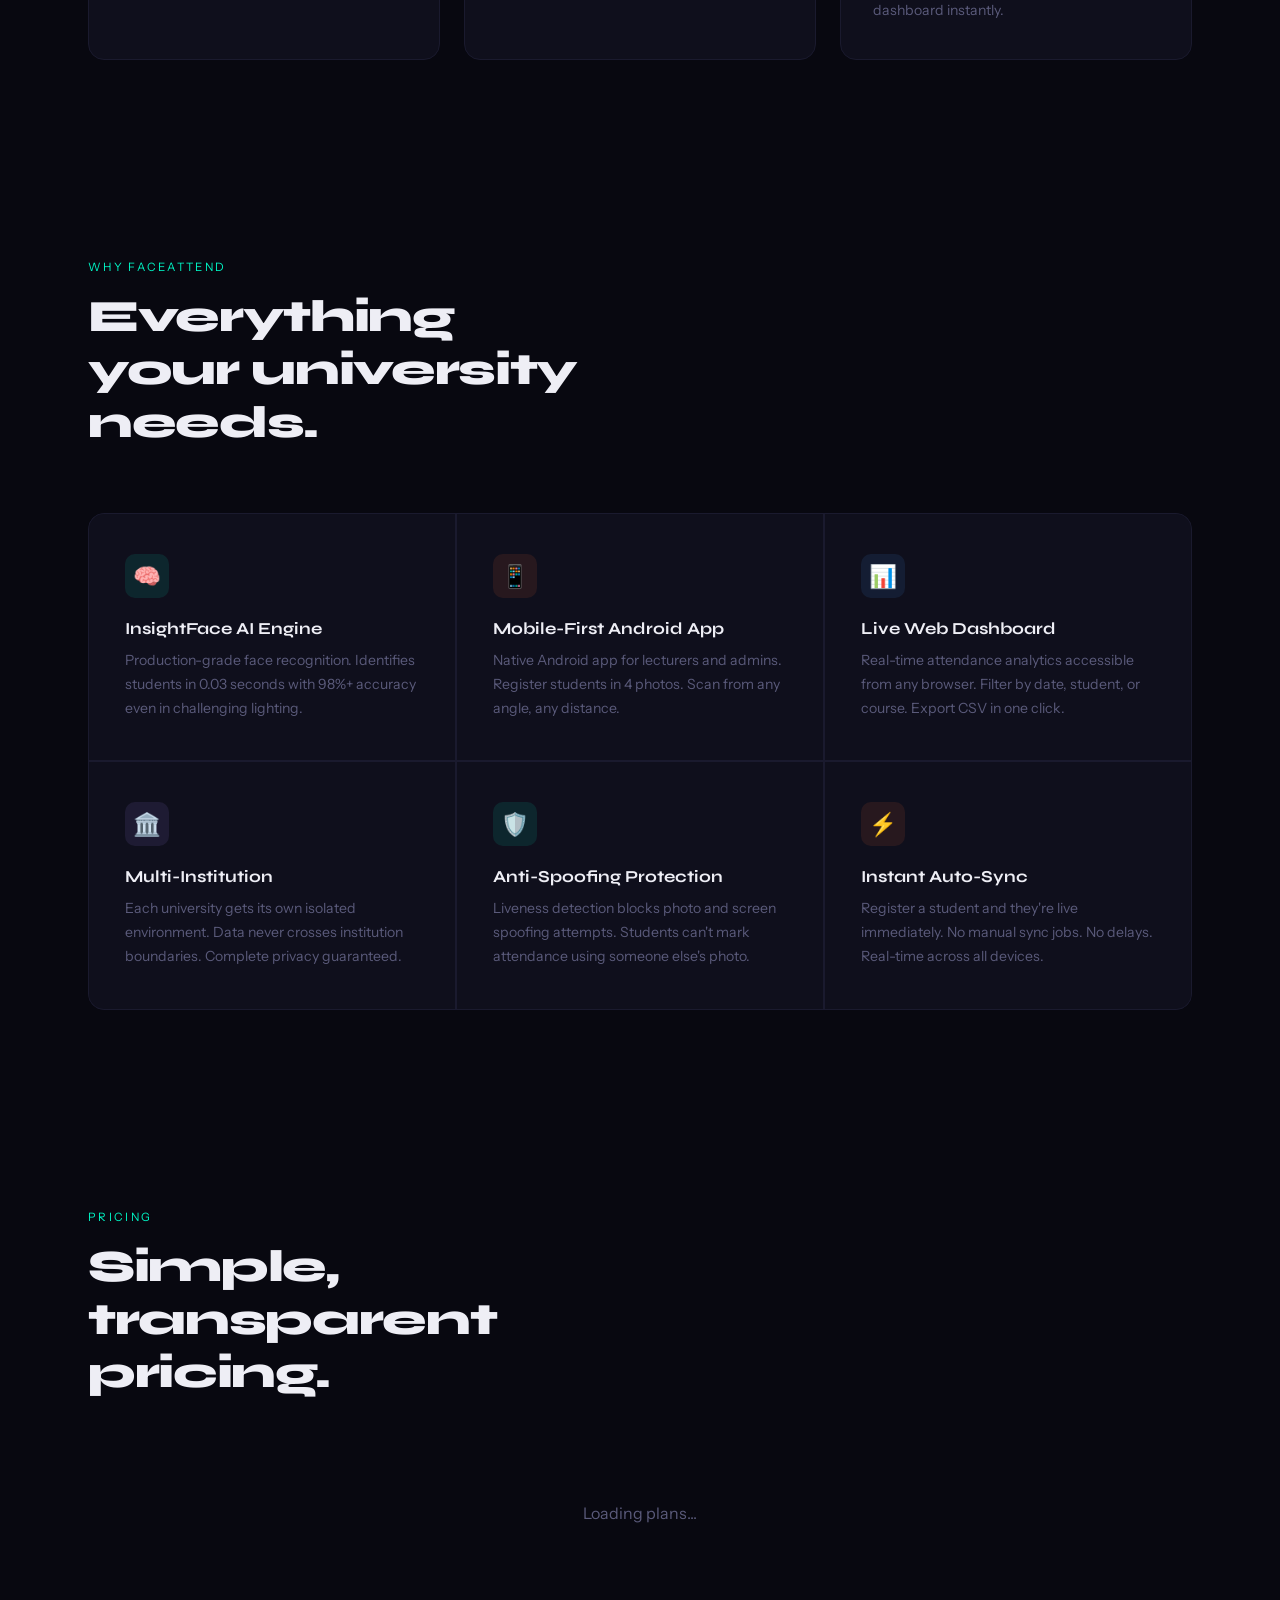
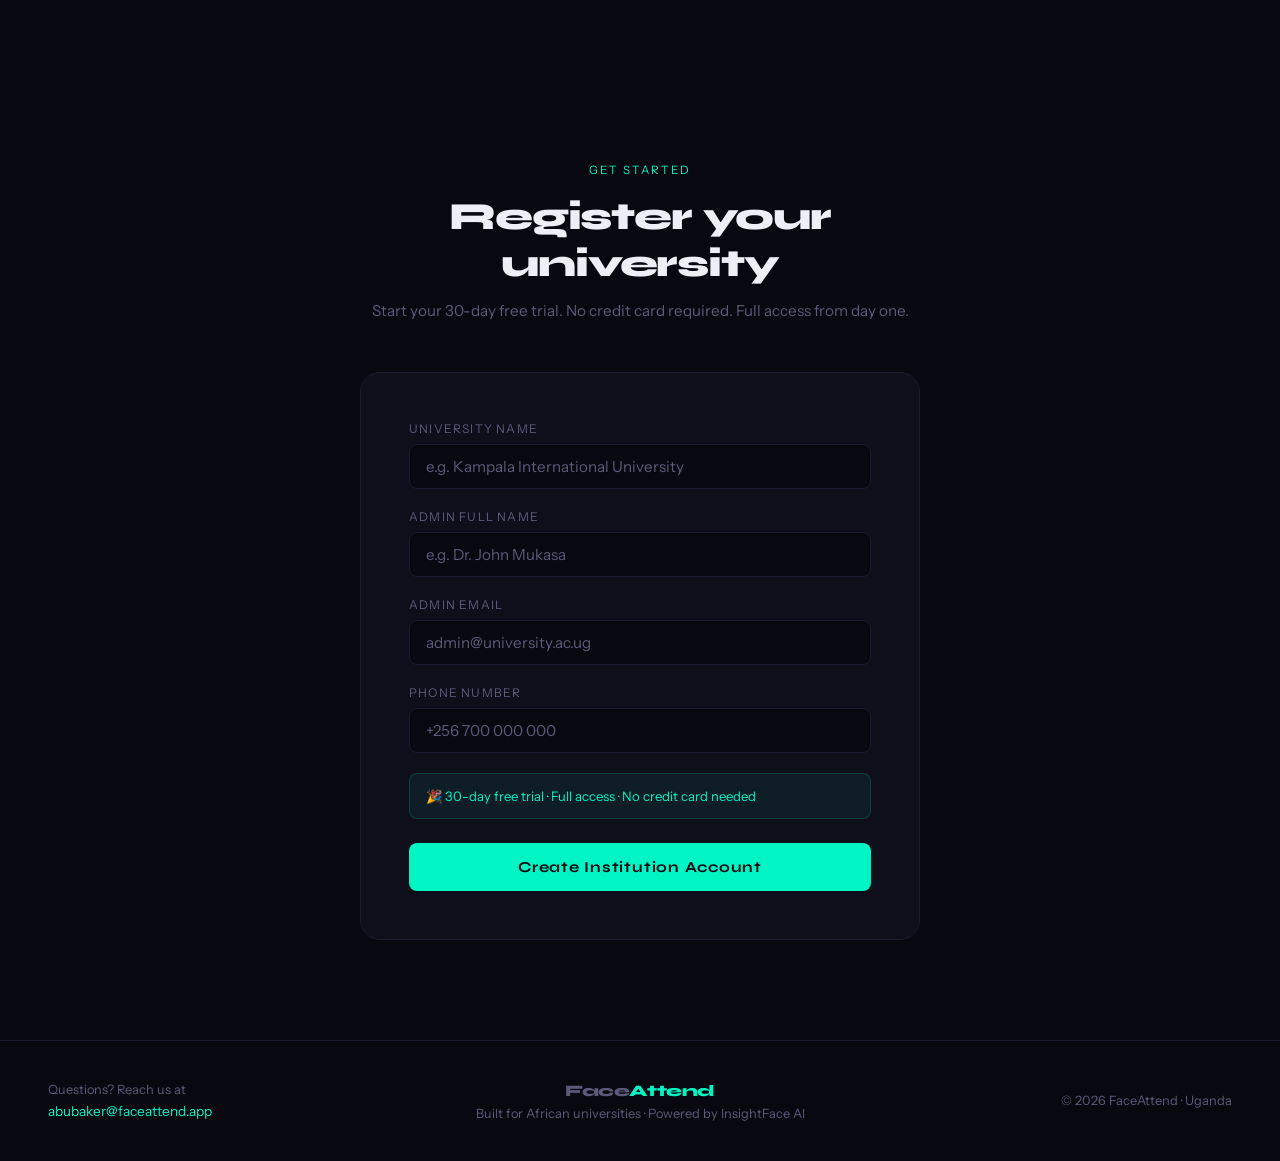
==== commit 947ec1c6: "Update" ====
--- a/static/index.html
+++ b/static/index.html
@@ -6,6 +6,14 @@
 <title>FaceAttend — AI Attendance for Universities</title>
 <link rel="icon" type="image/svg+xml" href="data:image/svg+xml,<svg xmlns='http://www.w3.org/2000/svg' viewBox='0 0 100 100'><text y='.9em' font-size='90'>🎓</text></svg>"/>
 <link href="https://fonts.googleapis.com/css2?family=Syne:wght@400;600;700;800&family=Instrument+Sans:wght@300;400;500&display=swap" rel="stylesheet"/>
+<a href="https://websitelaunches.com/site/faceattend.app" target="_blank" rel="noopener">
+  <img
+    src="https://websitelaunches.com/badge/faceattend.app.svg?theme=dark"
+    alt="Established online - Public launch record"
+    width="255"
+    height="55"
+  >
+</a>
 <style>
 :root {
   --black:   #080810;
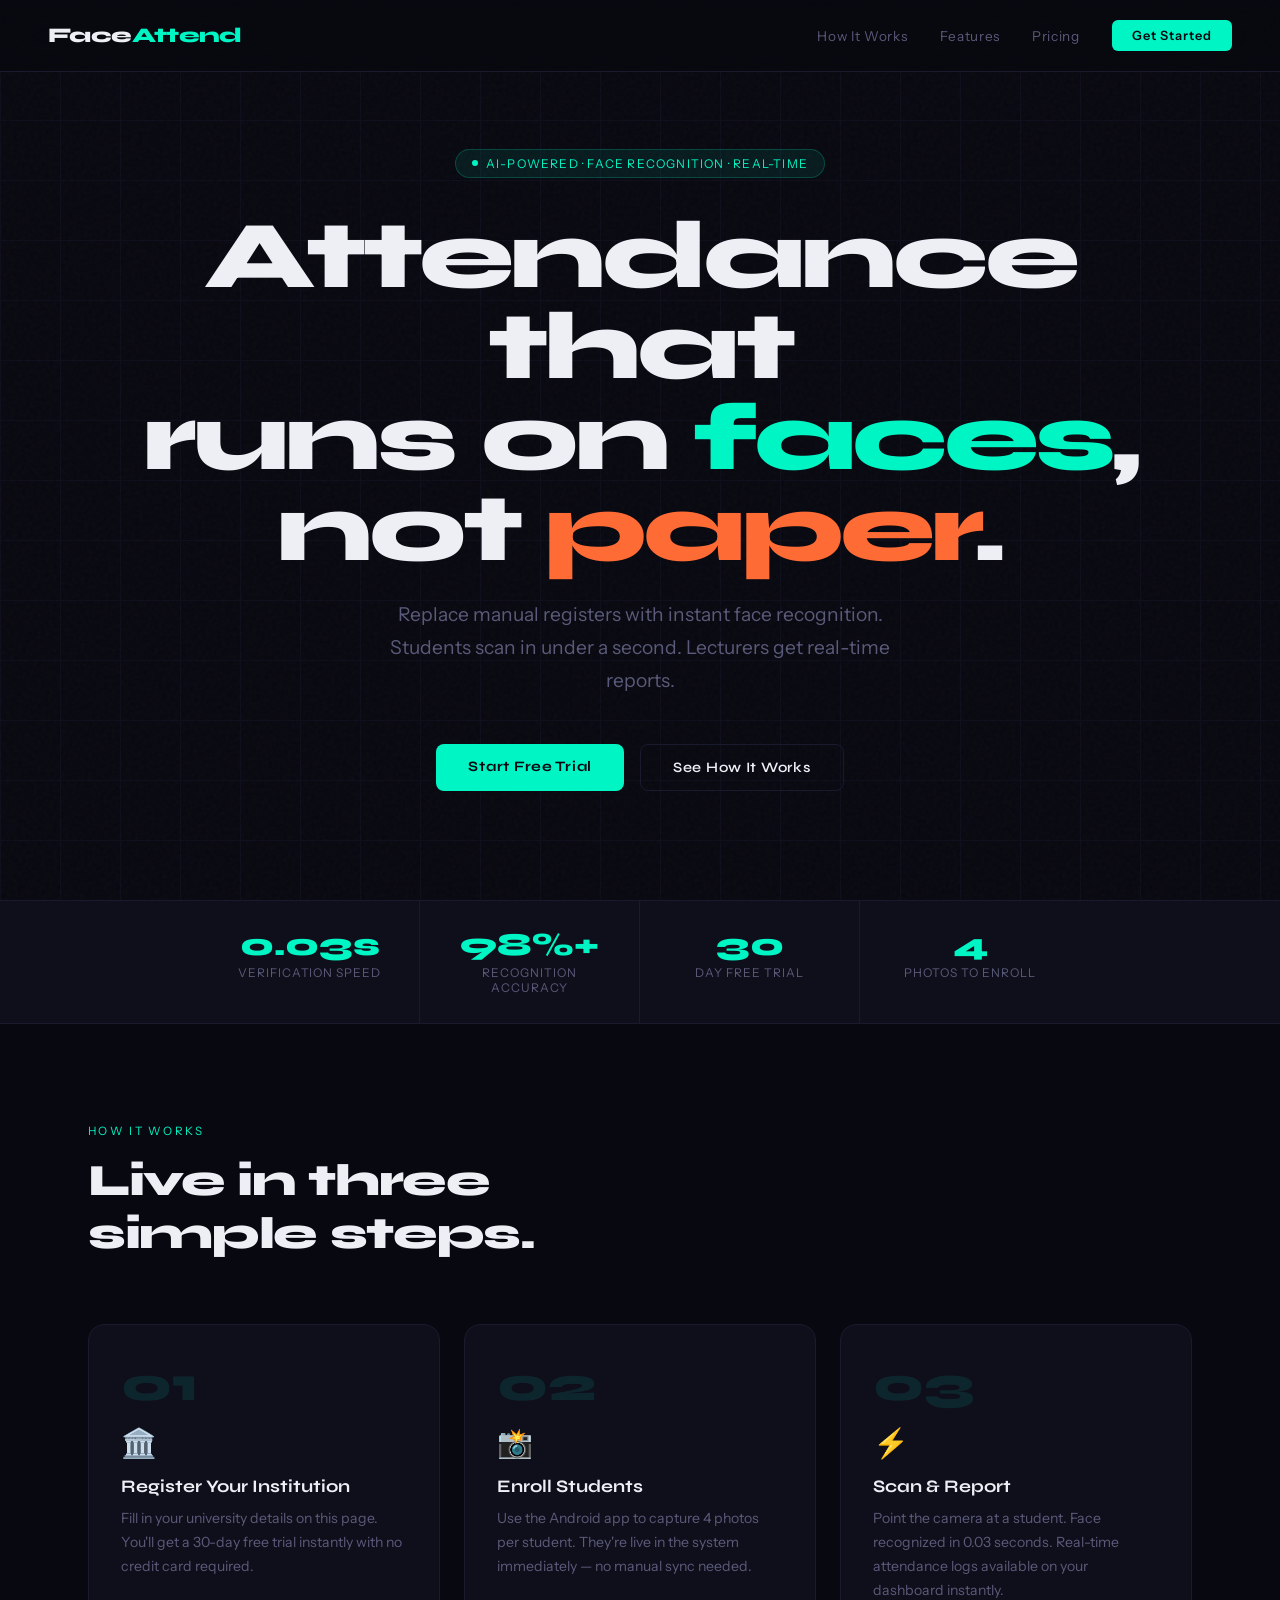
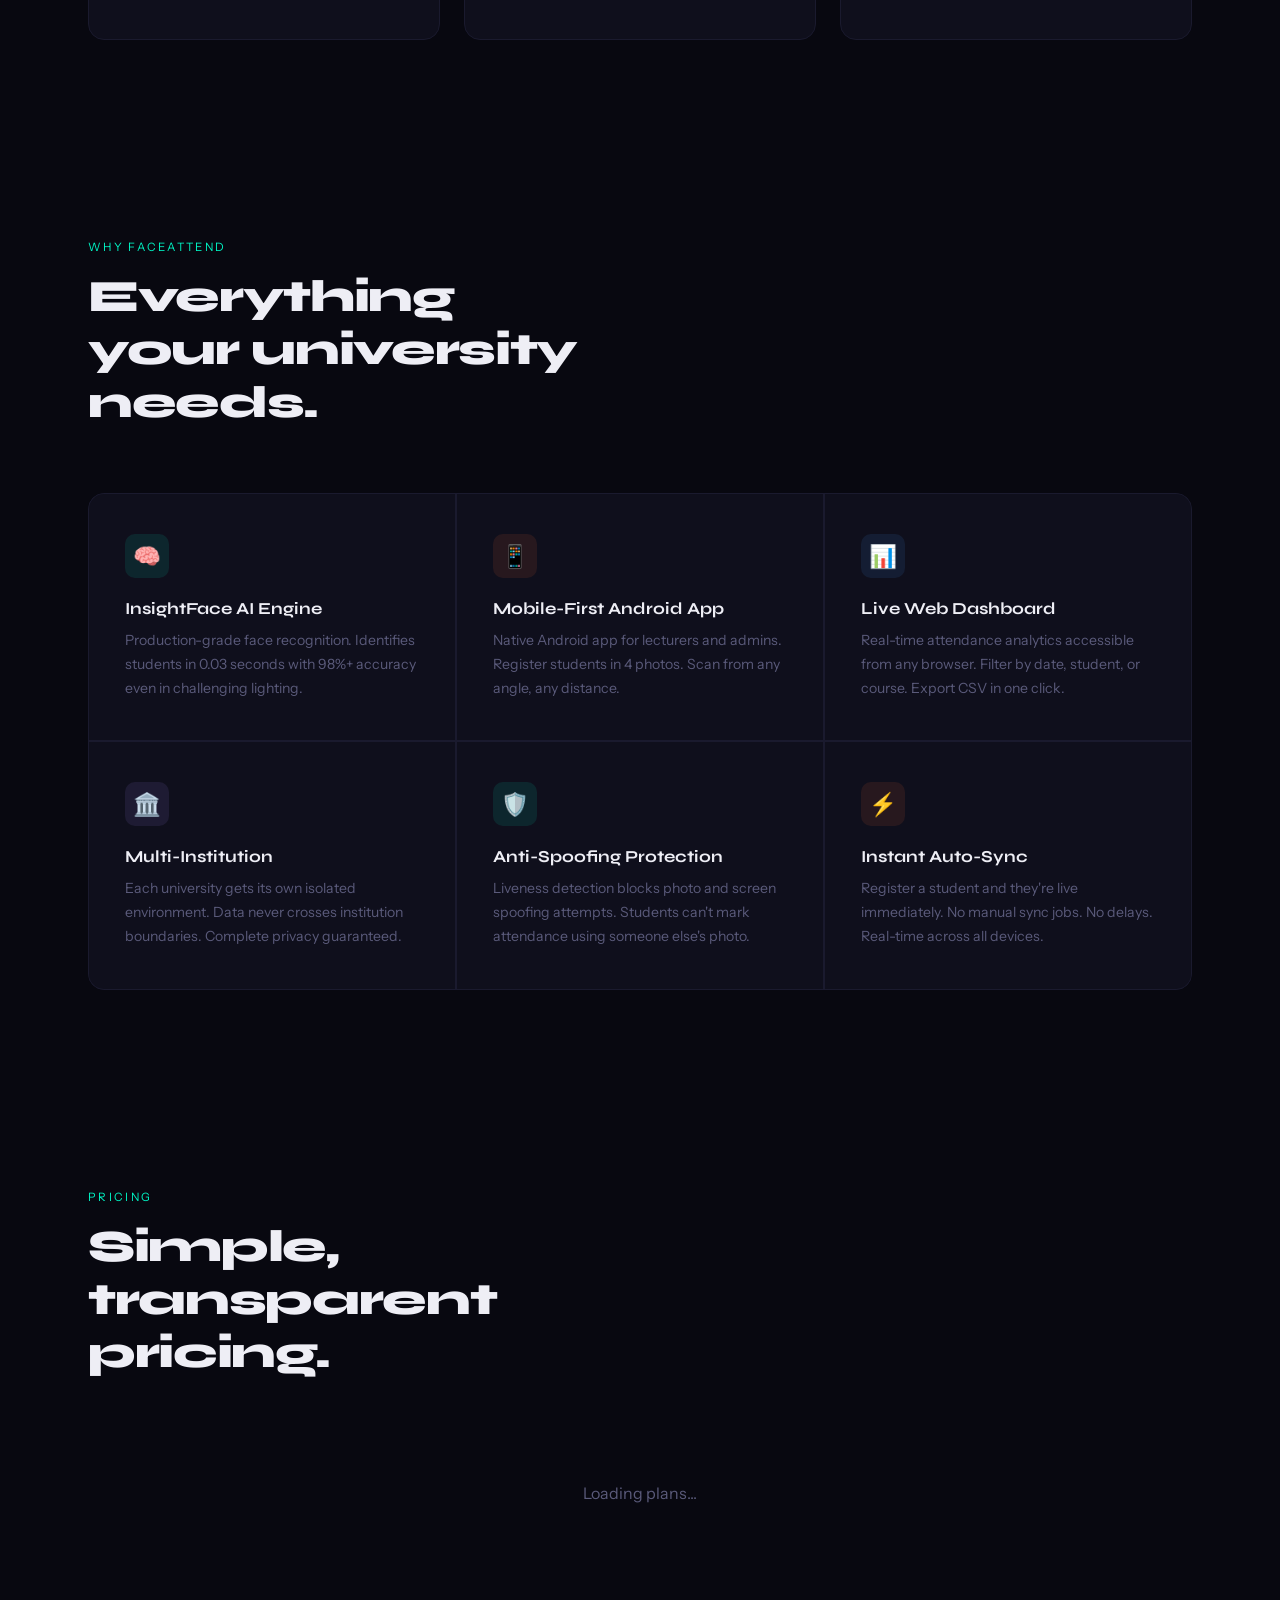
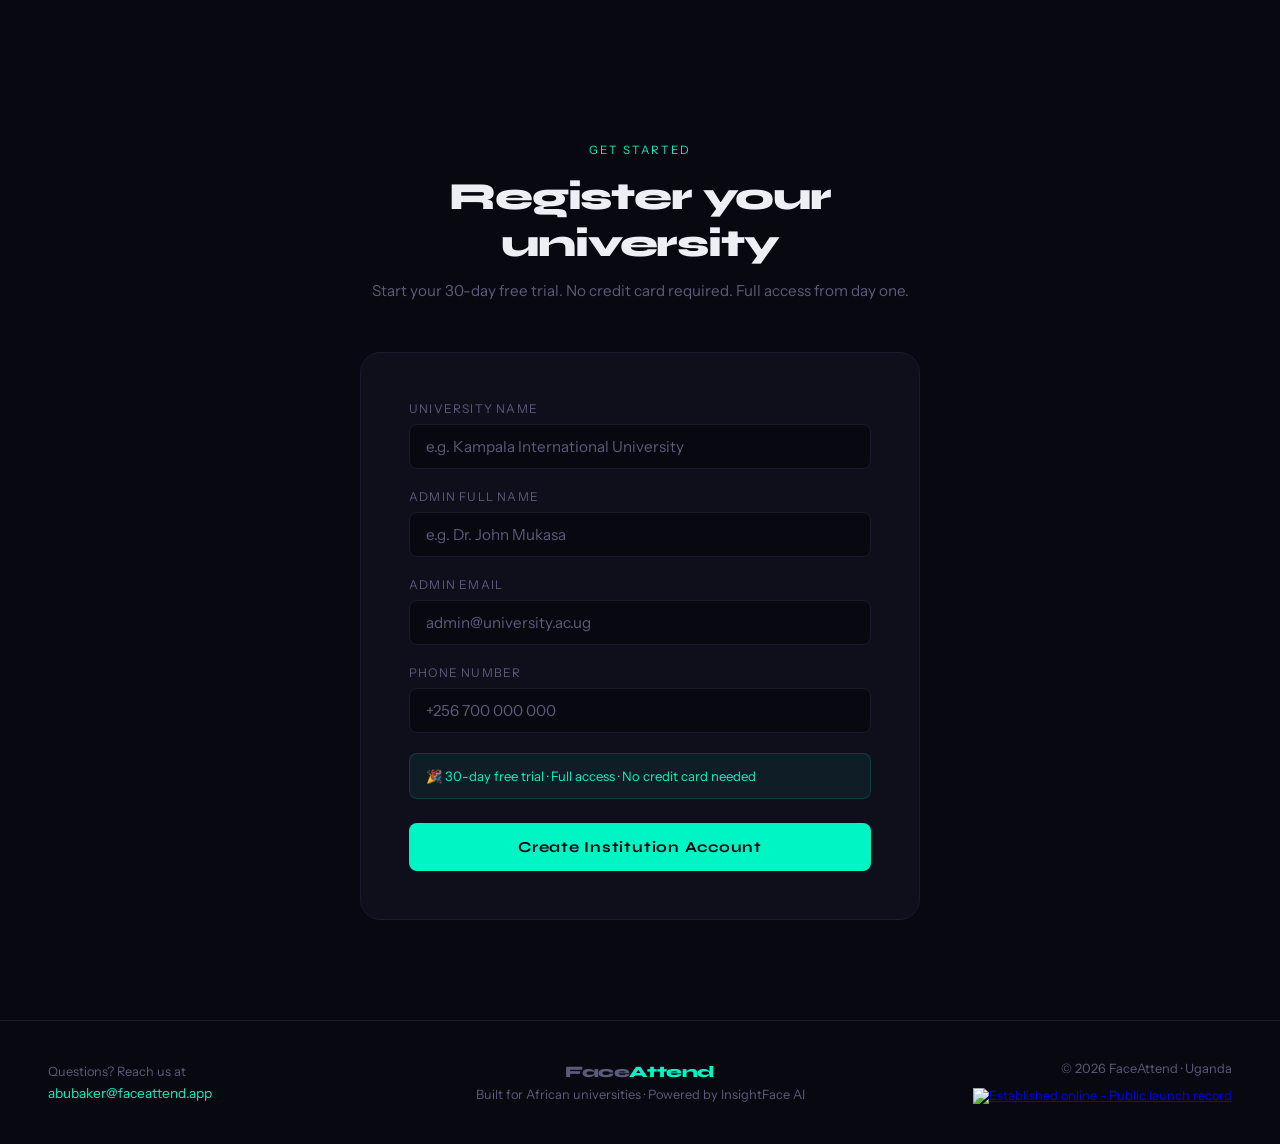
==== commit b0690cf7: "Update" ====
--- a/static/index.html
+++ b/static/index.html
@@ -6,14 +6,6 @@
 <title>FaceAttend — AI Attendance for Universities</title>
 <link rel="icon" type="image/svg+xml" href="data:image/svg+xml,<svg xmlns='http://www.w3.org/2000/svg' viewBox='0 0 100 100'><text y='.9em' font-size='90'>🎓</text></svg>"/>
 <link href="https://fonts.googleapis.com/css2?family=Syne:wght@400;600;700;800&family=Instrument+Sans:wght@300;400;500&display=swap" rel="stylesheet"/>
-<a href="https://websitelaunches.com/site/faceattend.app" target="_blank" rel="noopener">
-  <img
-    src="https://websitelaunches.com/badge/faceattend.app.svg?theme=dark"
-    alt="Established online - Public launch record"
-    width="255"
-    height="55"
-  >
-</a>
 <style>
 :root {
   --black:   #080810;
@@ -517,7 +509,16 @@
     <div class="logo" style="font-size:1rem;margin-bottom:6px;">Face<span style="color:var(--cyan)">Attend</span></div>
     <div>Built for African universities · Powered by InsightFace AI</div>
   </div>
-  <div class="footer-right">© 2026 FaceAttend · Uganda</div>
+  <div class="footer-right">
+  © 2026 FaceAttend · Uganda
+  <div style="margin-top:12px;">
+    <a href="https://websitelaunches.com/site/faceattend.app" target="_blank" rel="noopener">
+      <img src="https://websitelaunches.com/badge/faceattend.app.svg?theme=dark"
+           alt="Established online - Public launch record"
+           width="180" height="39"/>
+    </a>
+  </div>
+</div>
 </footer>
 
 <script>
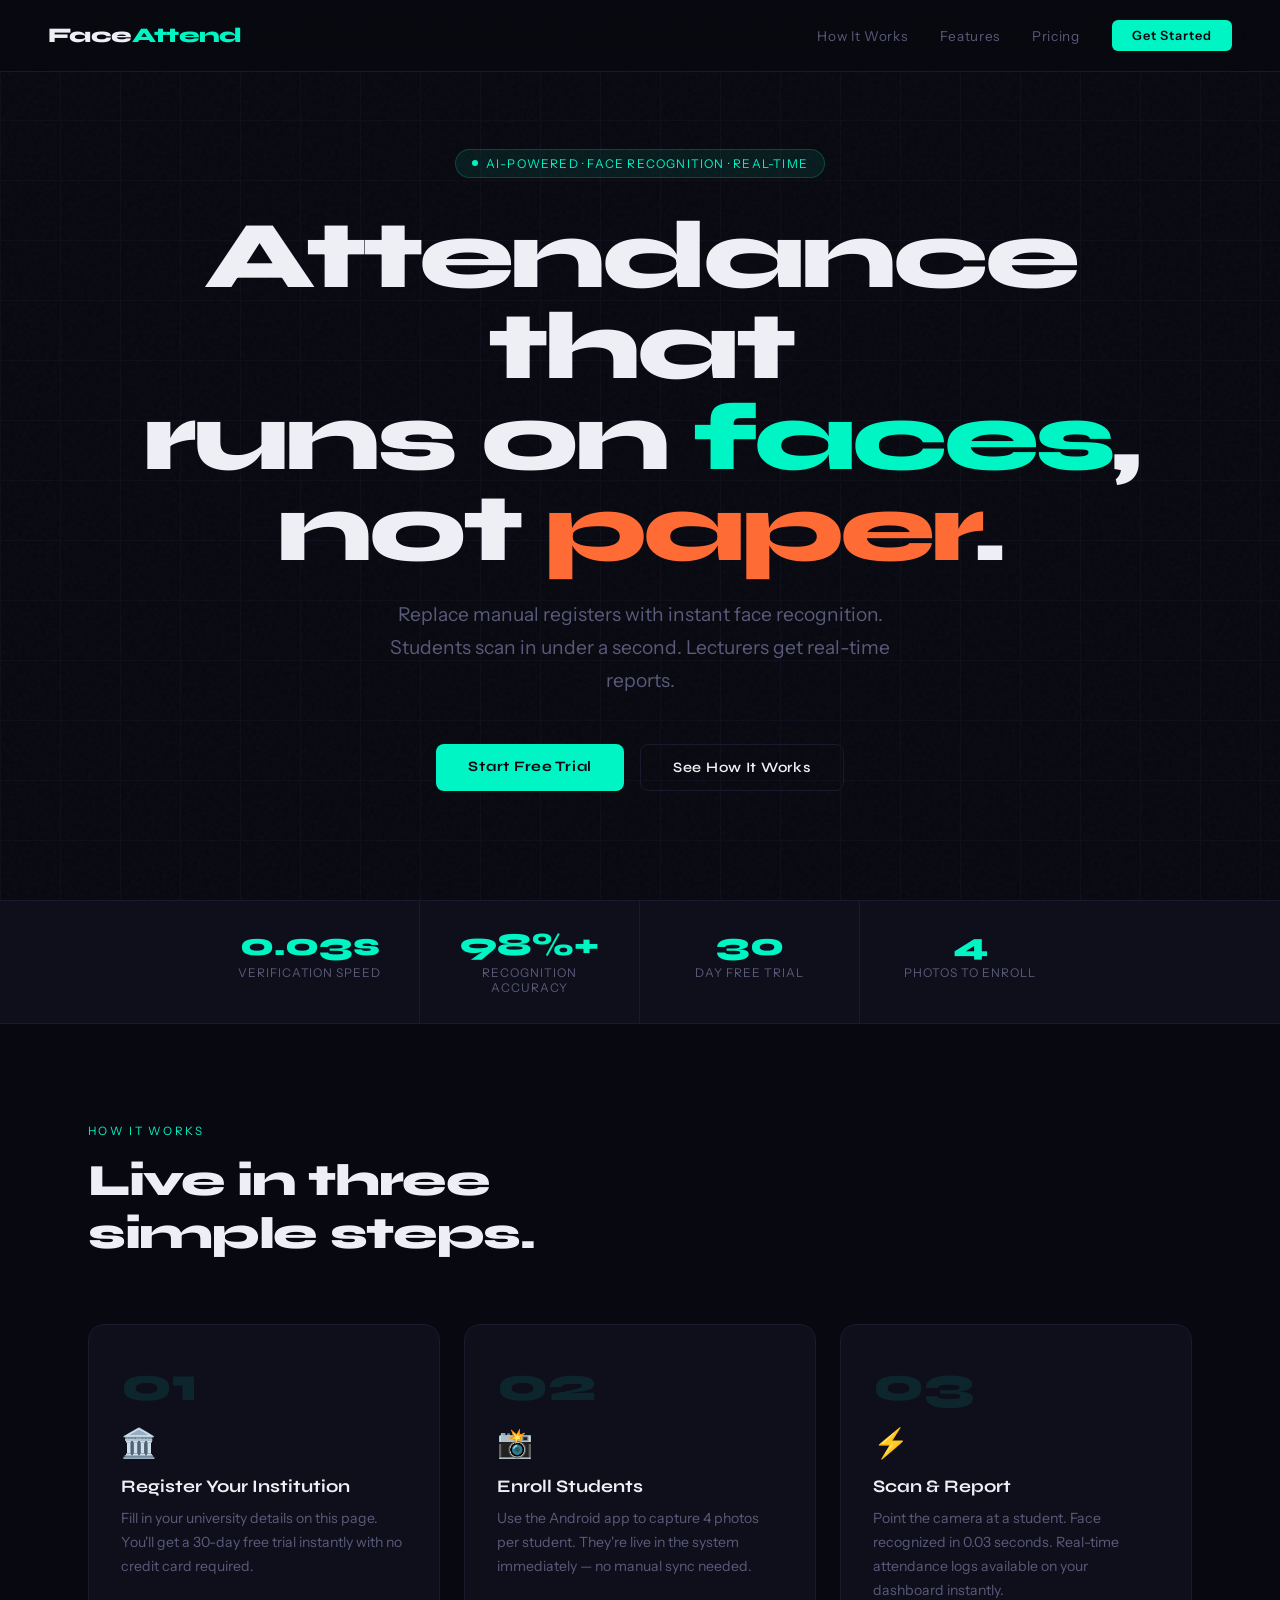
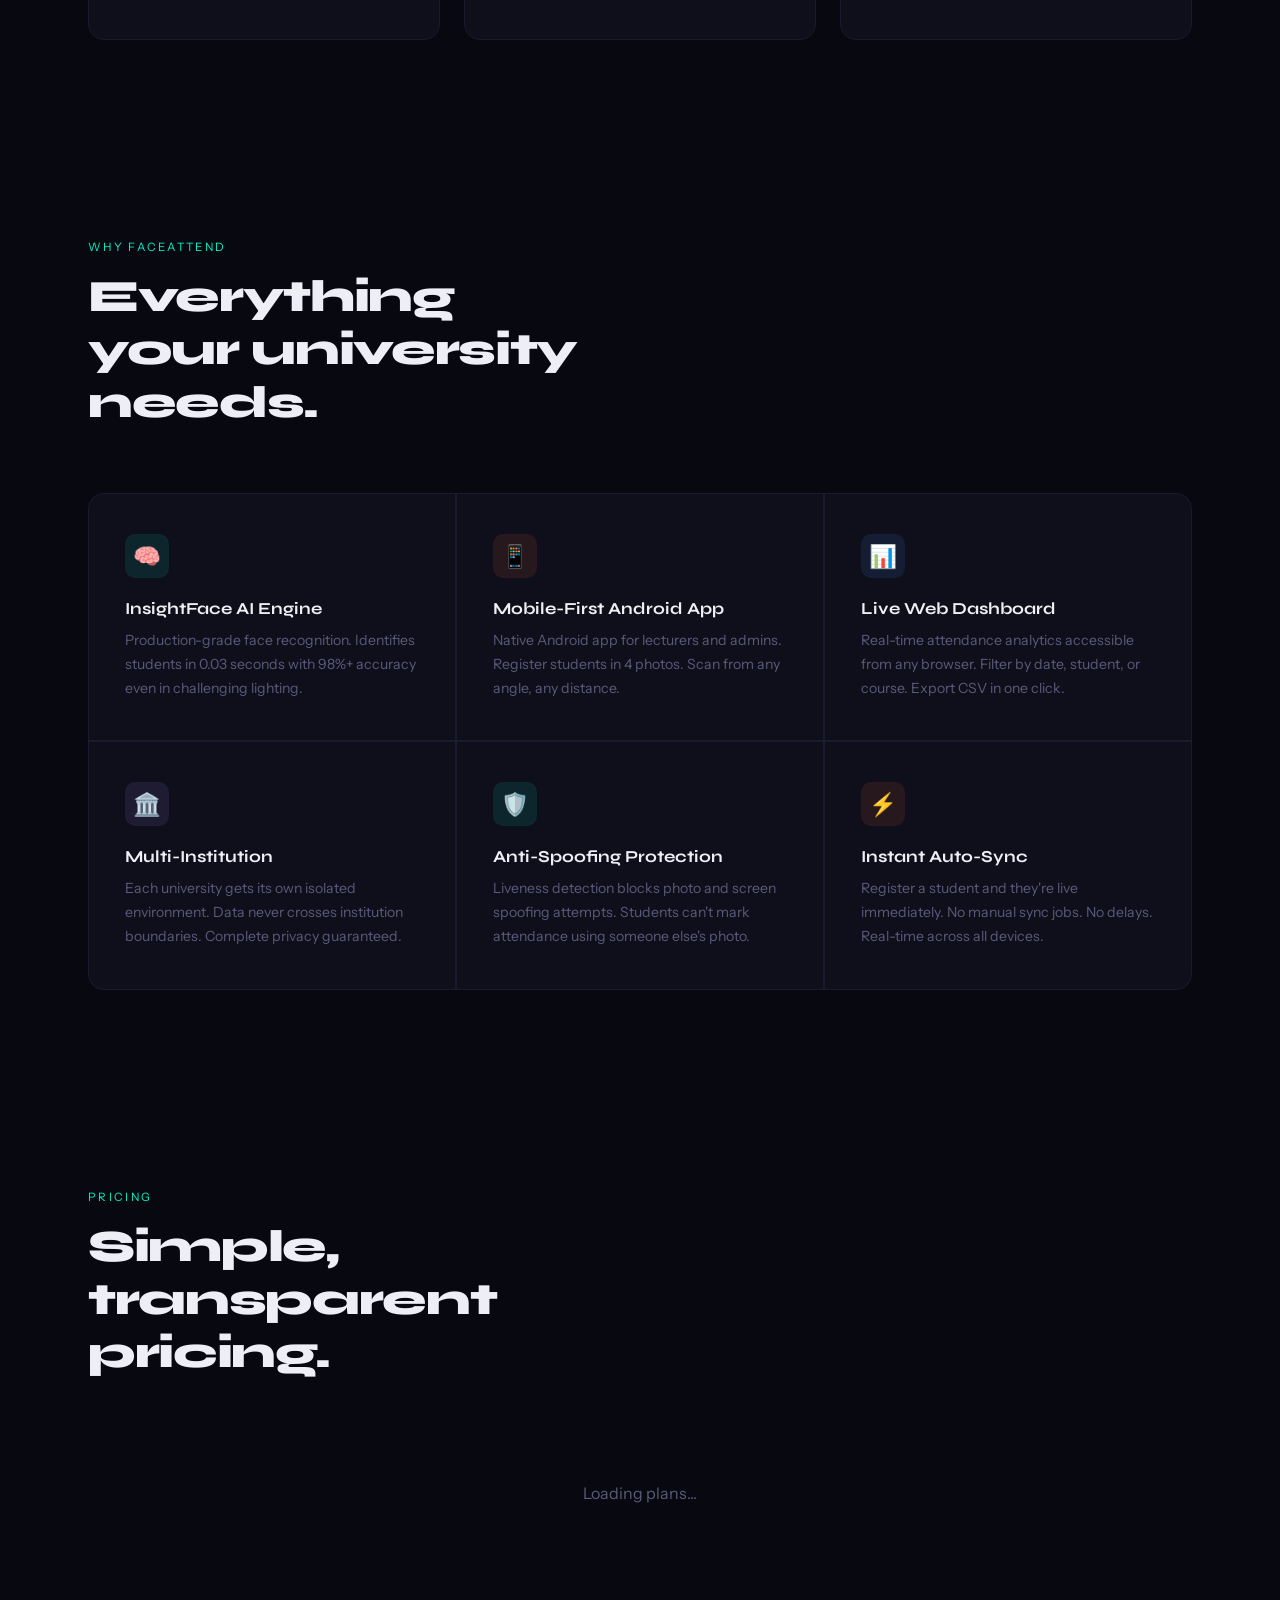
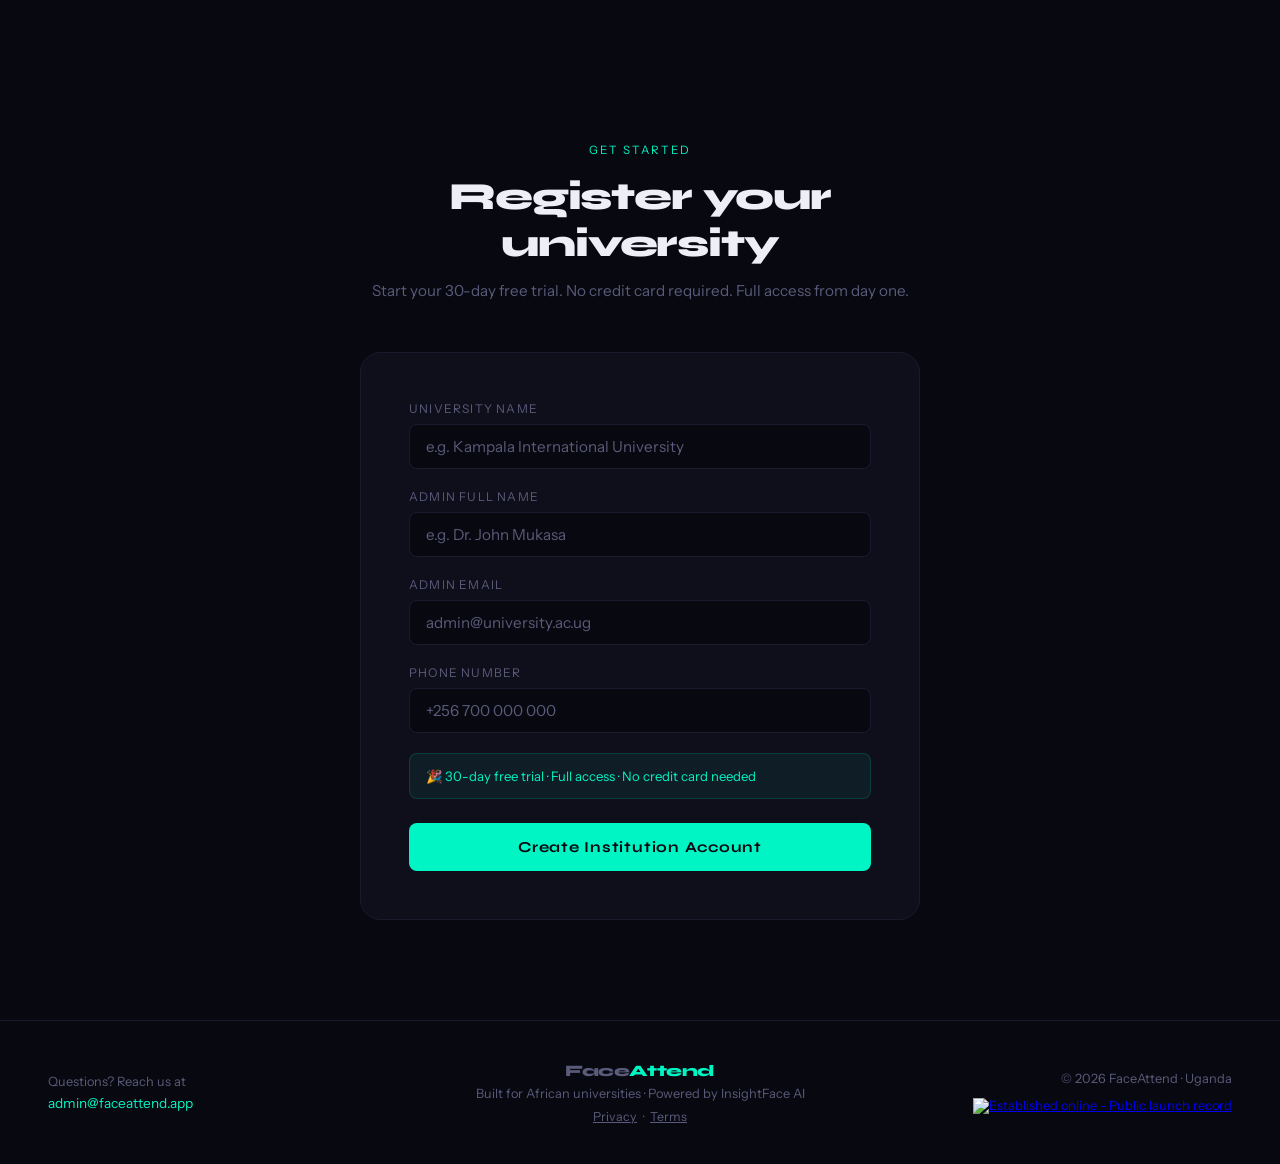
==== commit 065cd603: "Create privacy and terms" ====
--- a/static/index.html
+++ b/static/index.html
@@ -503,12 +503,17 @@
 <footer>
   <div class="footer-contact">
     <div style="margin-bottom:6px;">Questions? Reach us at</div>
-    <a href="mailto:abubaker@faceattend.app">abubaker@faceattend.app</a>
-  </div>
-  <div class="footer-center">
-    <div class="logo" style="font-size:1rem;margin-bottom:6px;">Face<span style="color:var(--cyan)">Attend</span></div>
-    <div>Built for African universities · Powered by InsightFace AI</div>
-  </div>
+    <a href="mailto:abubaker@faceattend.app">admin@faceattend.app</a>
+  </div>
+ <div class="footer-center">
+  <div class="logo" style="font-size:1rem;margin-bottom:6px;">Face<span style="color:var(--cyan)">Attend</span></div>
+  <div>Built for African universities · Powered by InsightFace AI</div>
+  <div style="margin-top:8px;">
+    <a href="/privacy" style="color:var(--muted);font-size:0.78rem;">Privacy</a>
+    &nbsp;·&nbsp;
+    <a href="/terms" style="color:var(--muted);font-size:0.78rem;">Terms</a>
+  </div>
+</div>
   <div class="footer-right">
   © 2026 FaceAttend · Uganda
   <div style="margin-top:12px;">
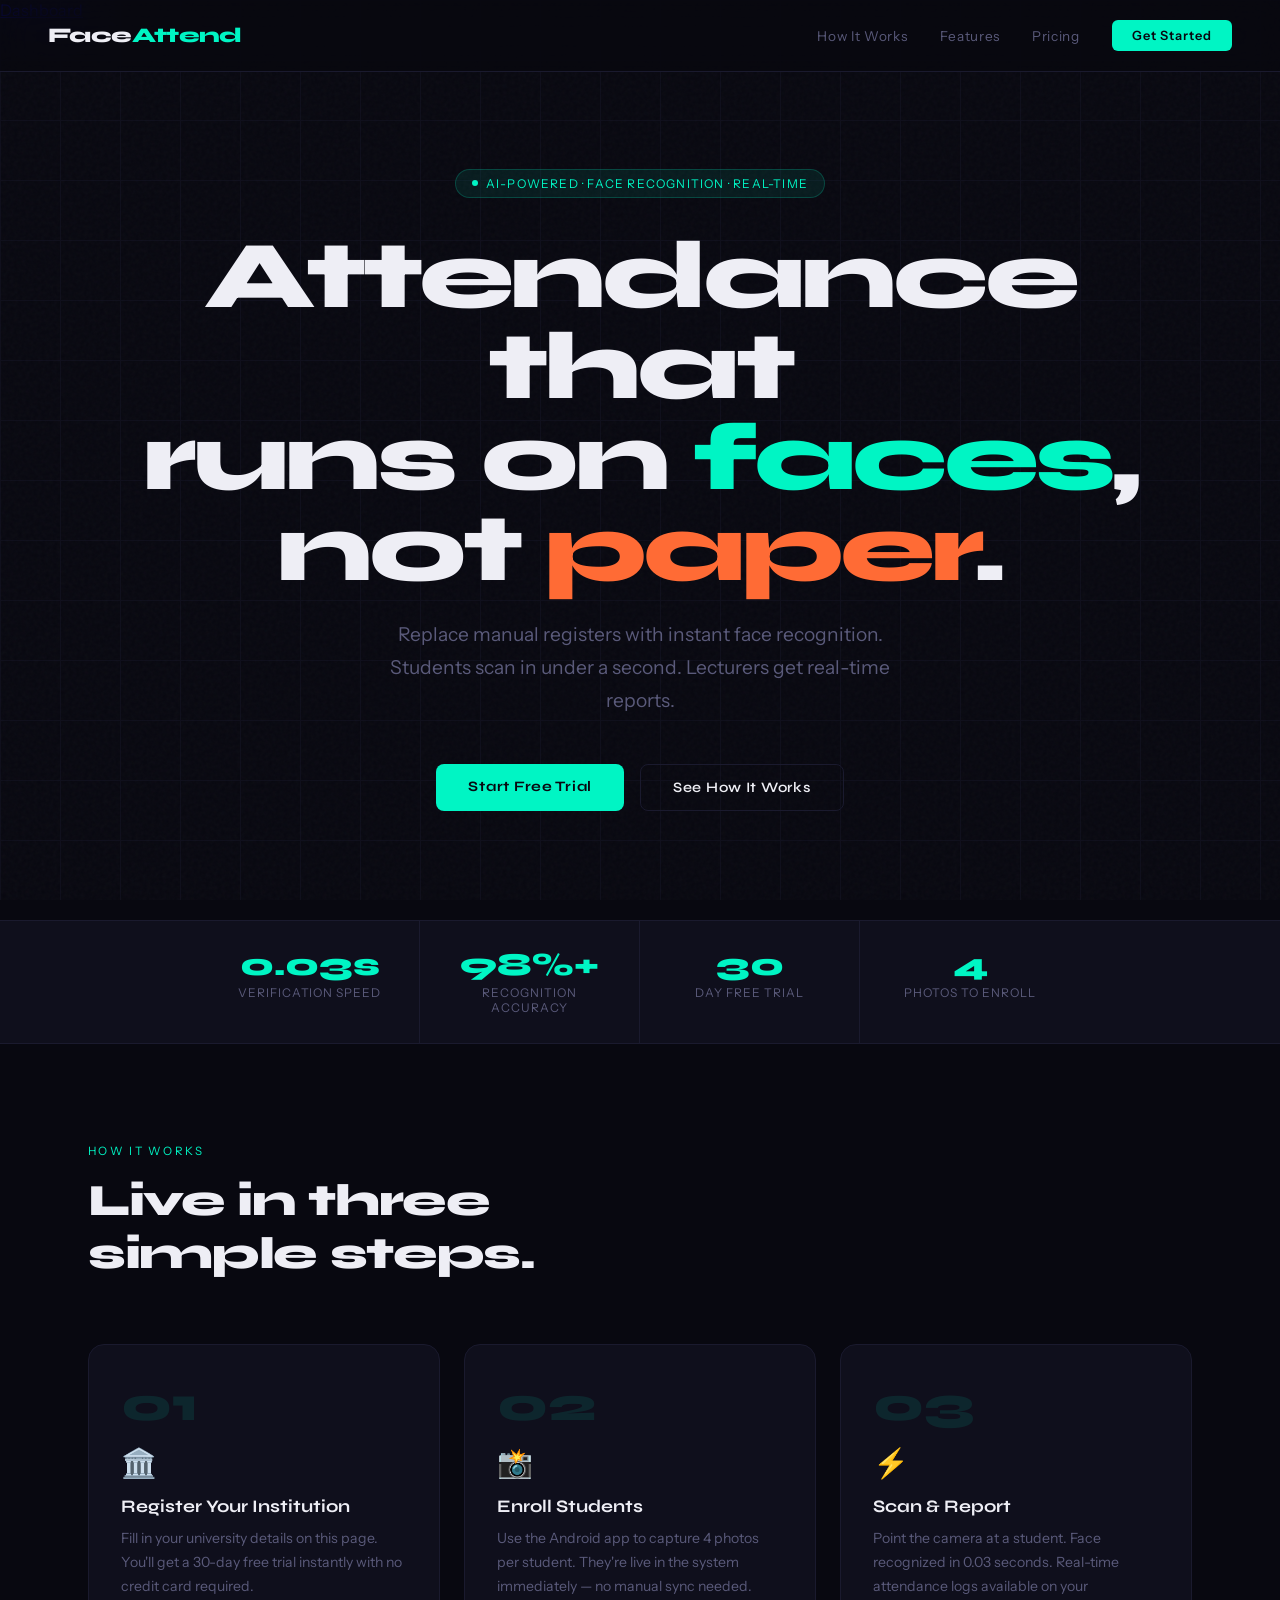
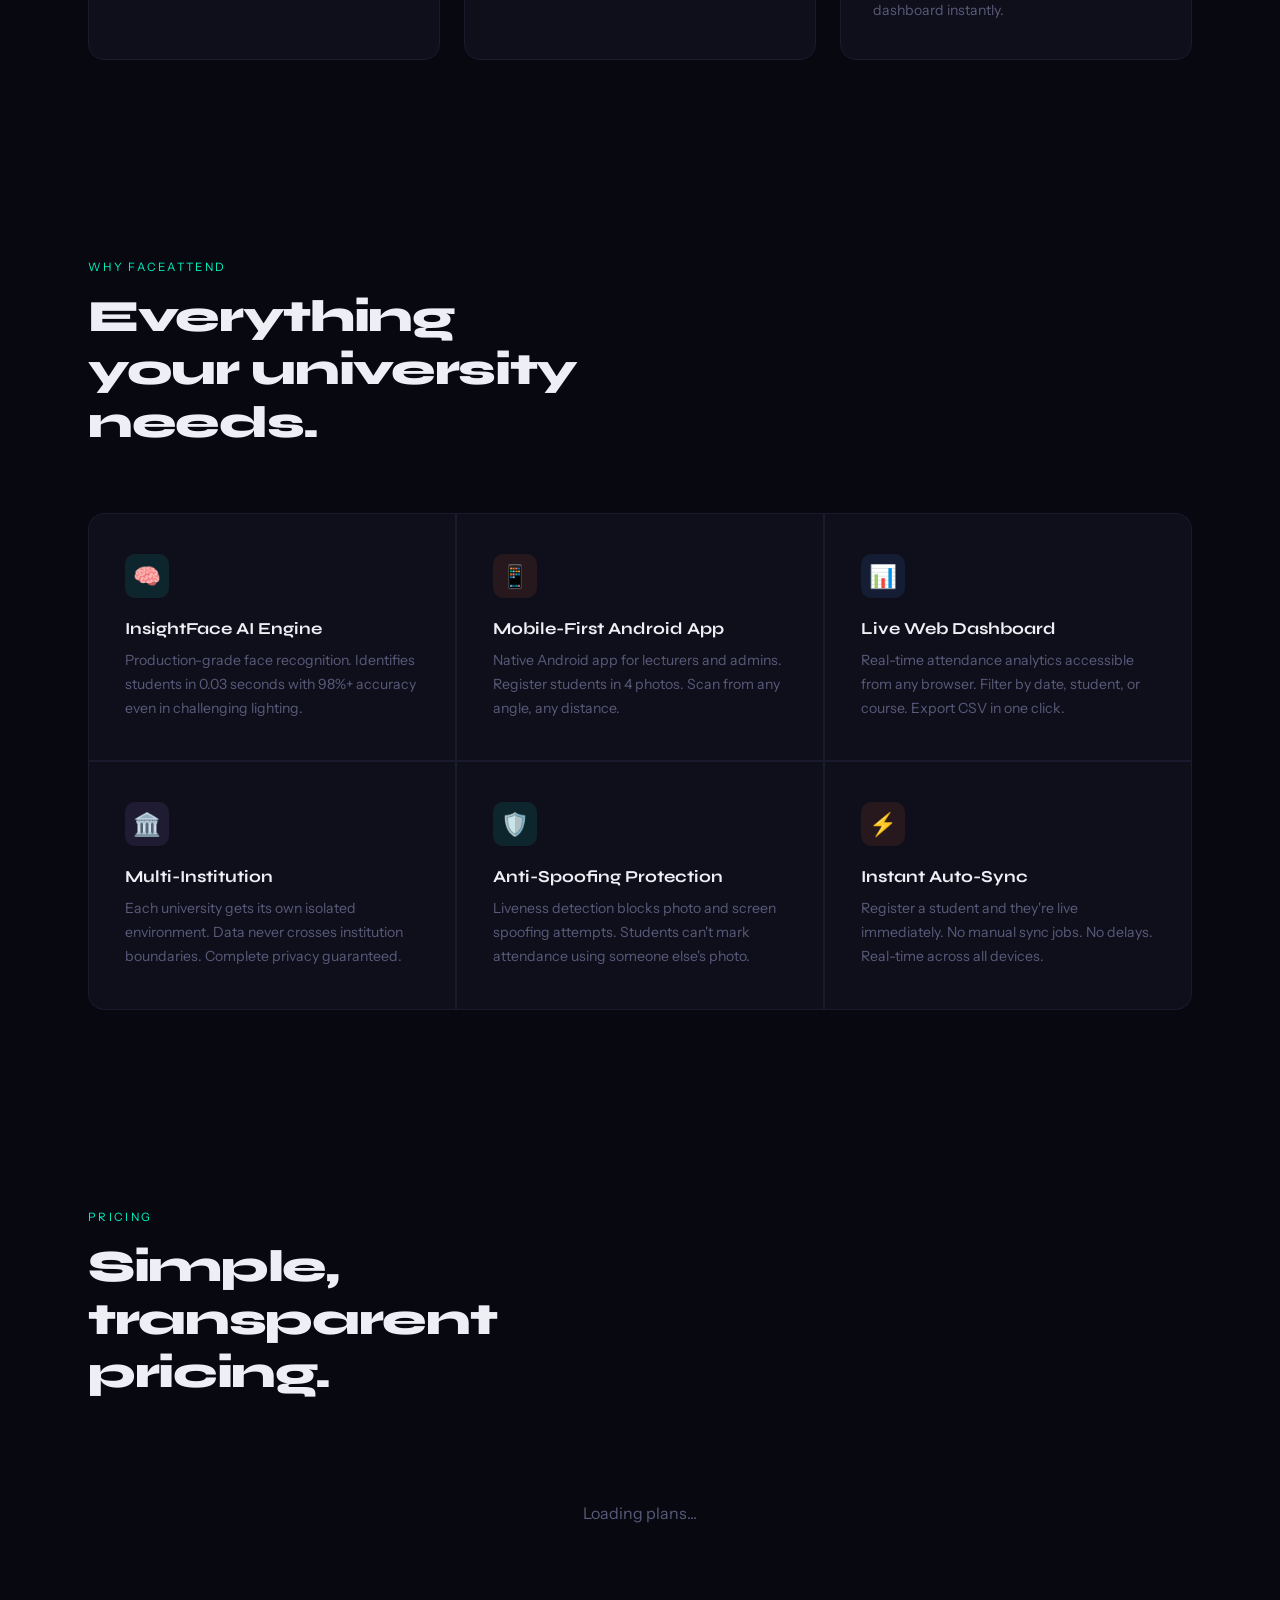
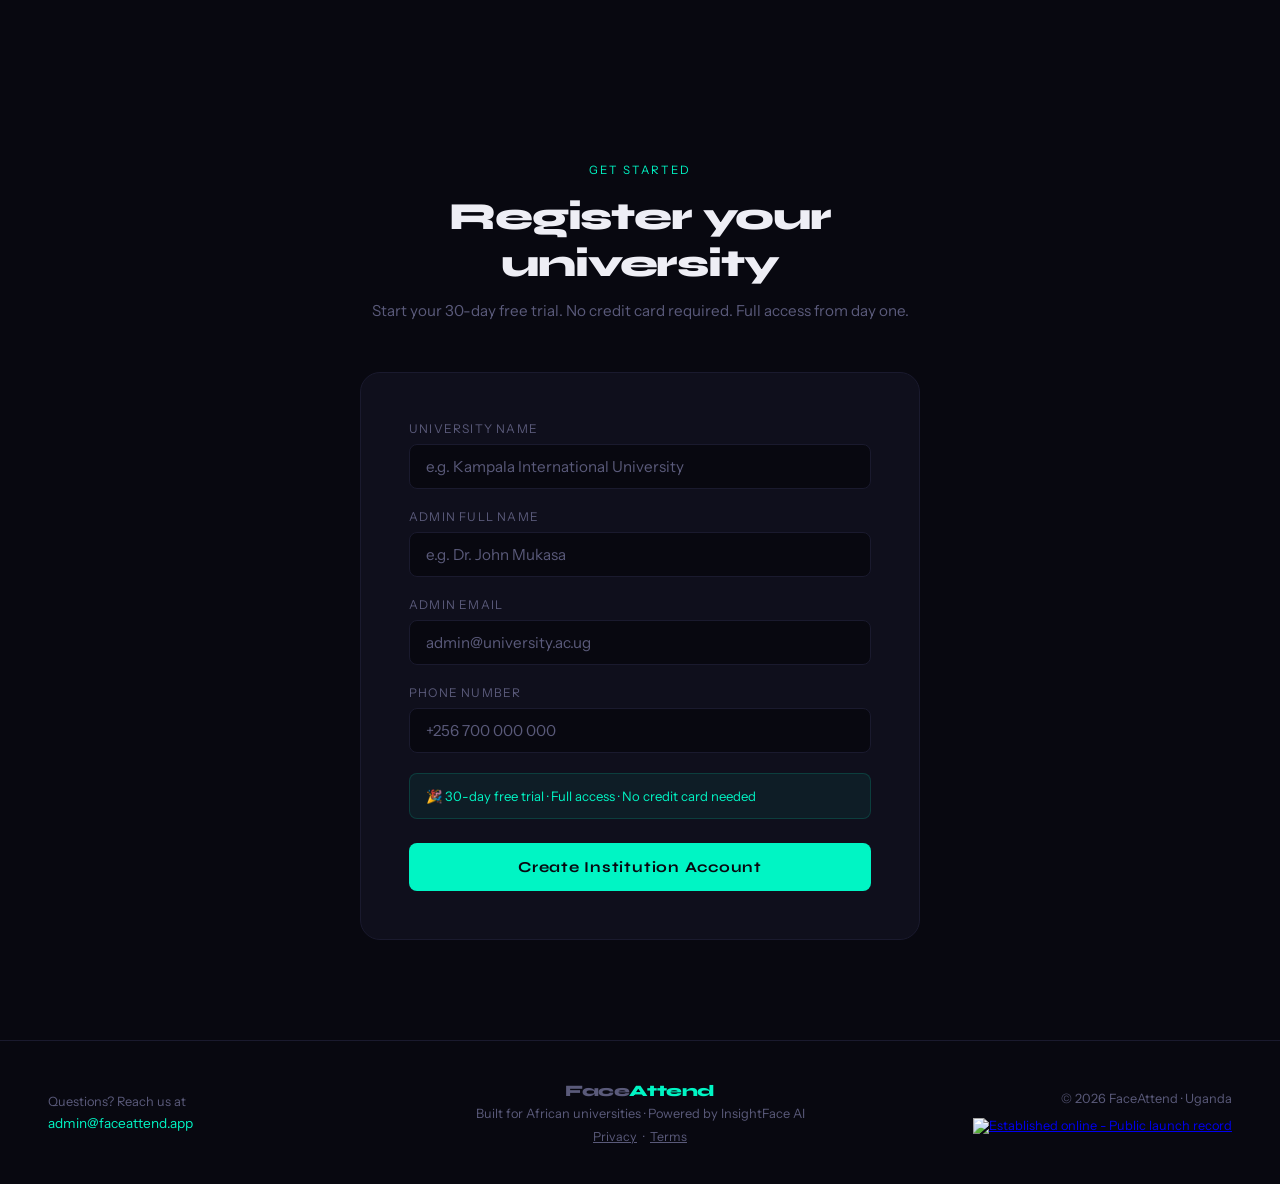
==== commit fc279fd2: "Update" ====
--- a/static/index.html
+++ b/static/index.html
@@ -4,6 +4,7 @@
 <meta charset="UTF-8"/>
 <meta name="viewport" content="width=device-width, initial-scale=1.0"/>
 <title>FaceAttend — AI Attendance for Universities</title>
+<a href="/dashboard" class="btn-dashboard">Dashboard</a>
 <link rel="icon" type="image/svg+xml" href="data:image/svg+xml,<svg xmlns='http://www.w3.org/2000/svg' viewBox='0 0 100 100'><text y='.9em' font-size='90'>🎓</text></svg>"/>
 <link href="https://fonts.googleapis.com/css2?family=Syne:wght@400;600;700;800&family=Instrument+Sans:wght@300;400;500&display=swap" rel="stylesheet"/>
 <style>
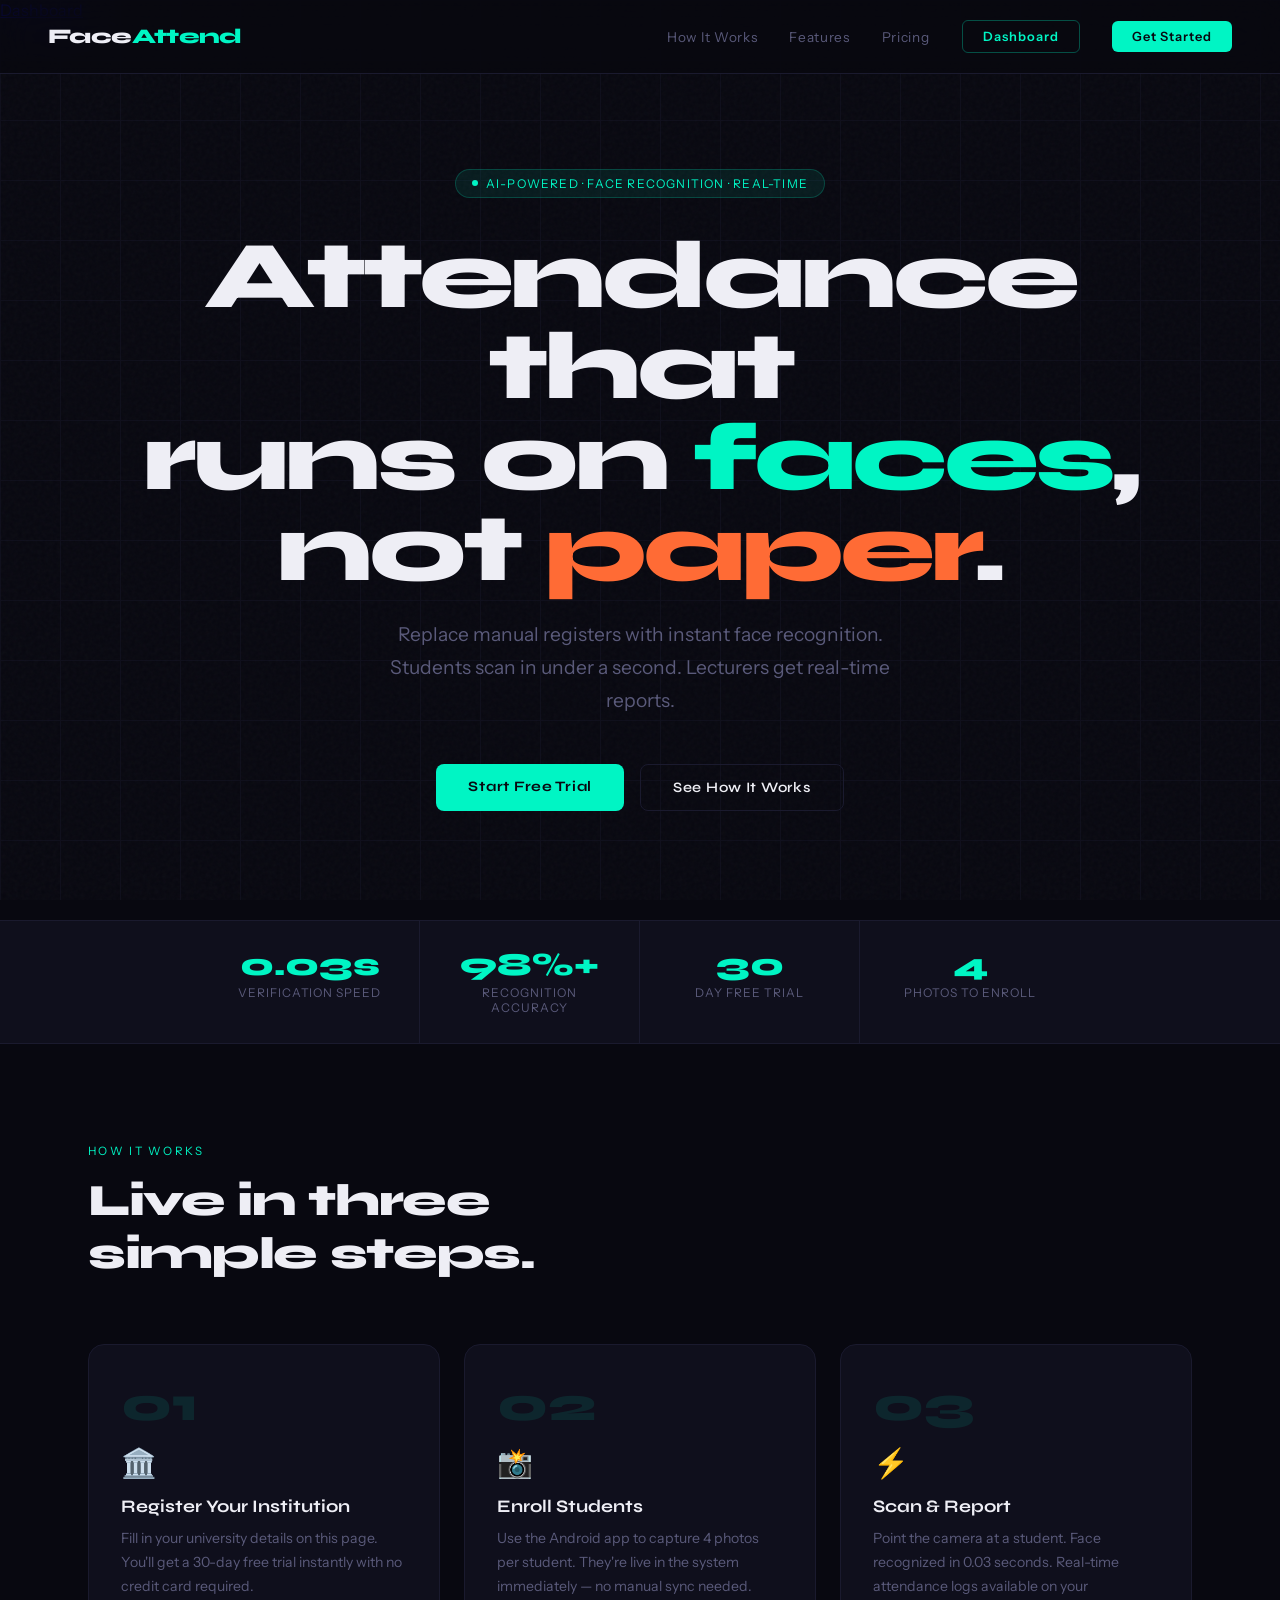
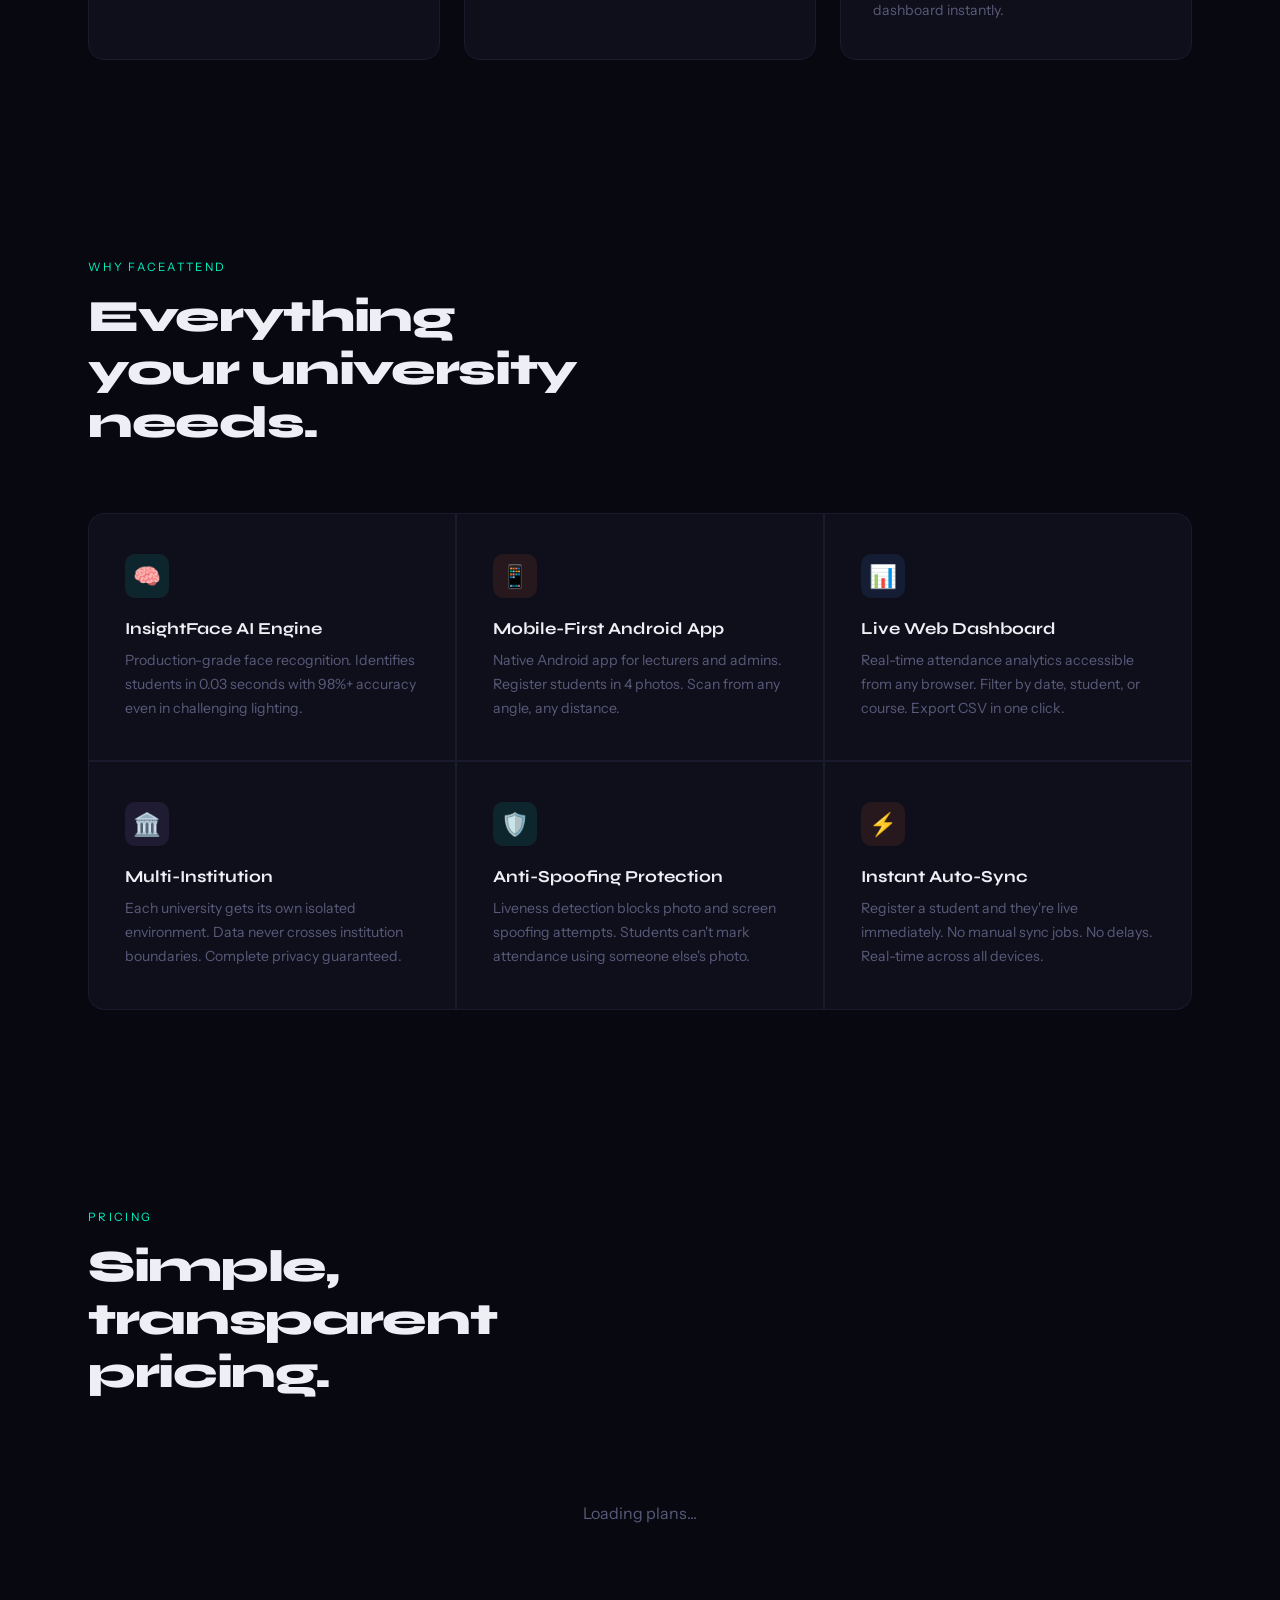
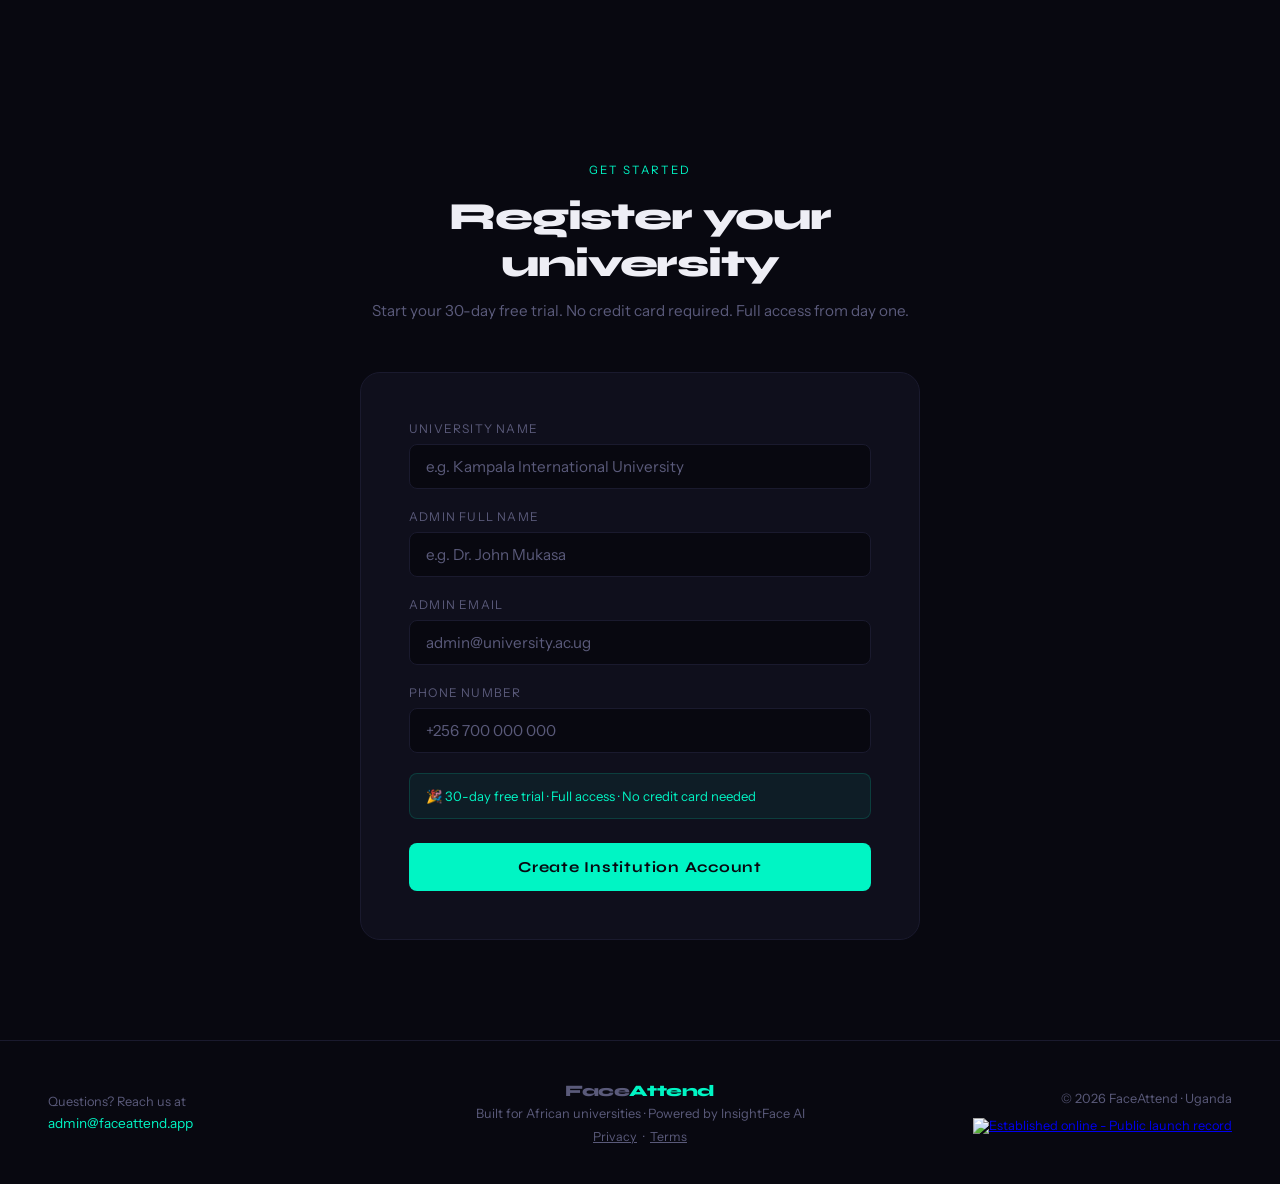
==== commit 0830ae7a: "Update" ====
--- a/static/index.html
+++ b/static/index.html
@@ -351,8 +351,9 @@
     <a href="#how-it-works">How It Works</a>
     <a href="#features">Features</a>
     <a href="#pricing">Pricing</a>
+    <a href="/dashboard" class="btn-nav" style="background:transparent !important; color:var(--cyan) !important; border:1px solid rgba(0,245,196,0.3);">Dashboard</a>
     <a href="#signup" class="btn-nav">Get Started</a>
-  </div>
+</div>
 </nav>
 
 <!-- HERO -->
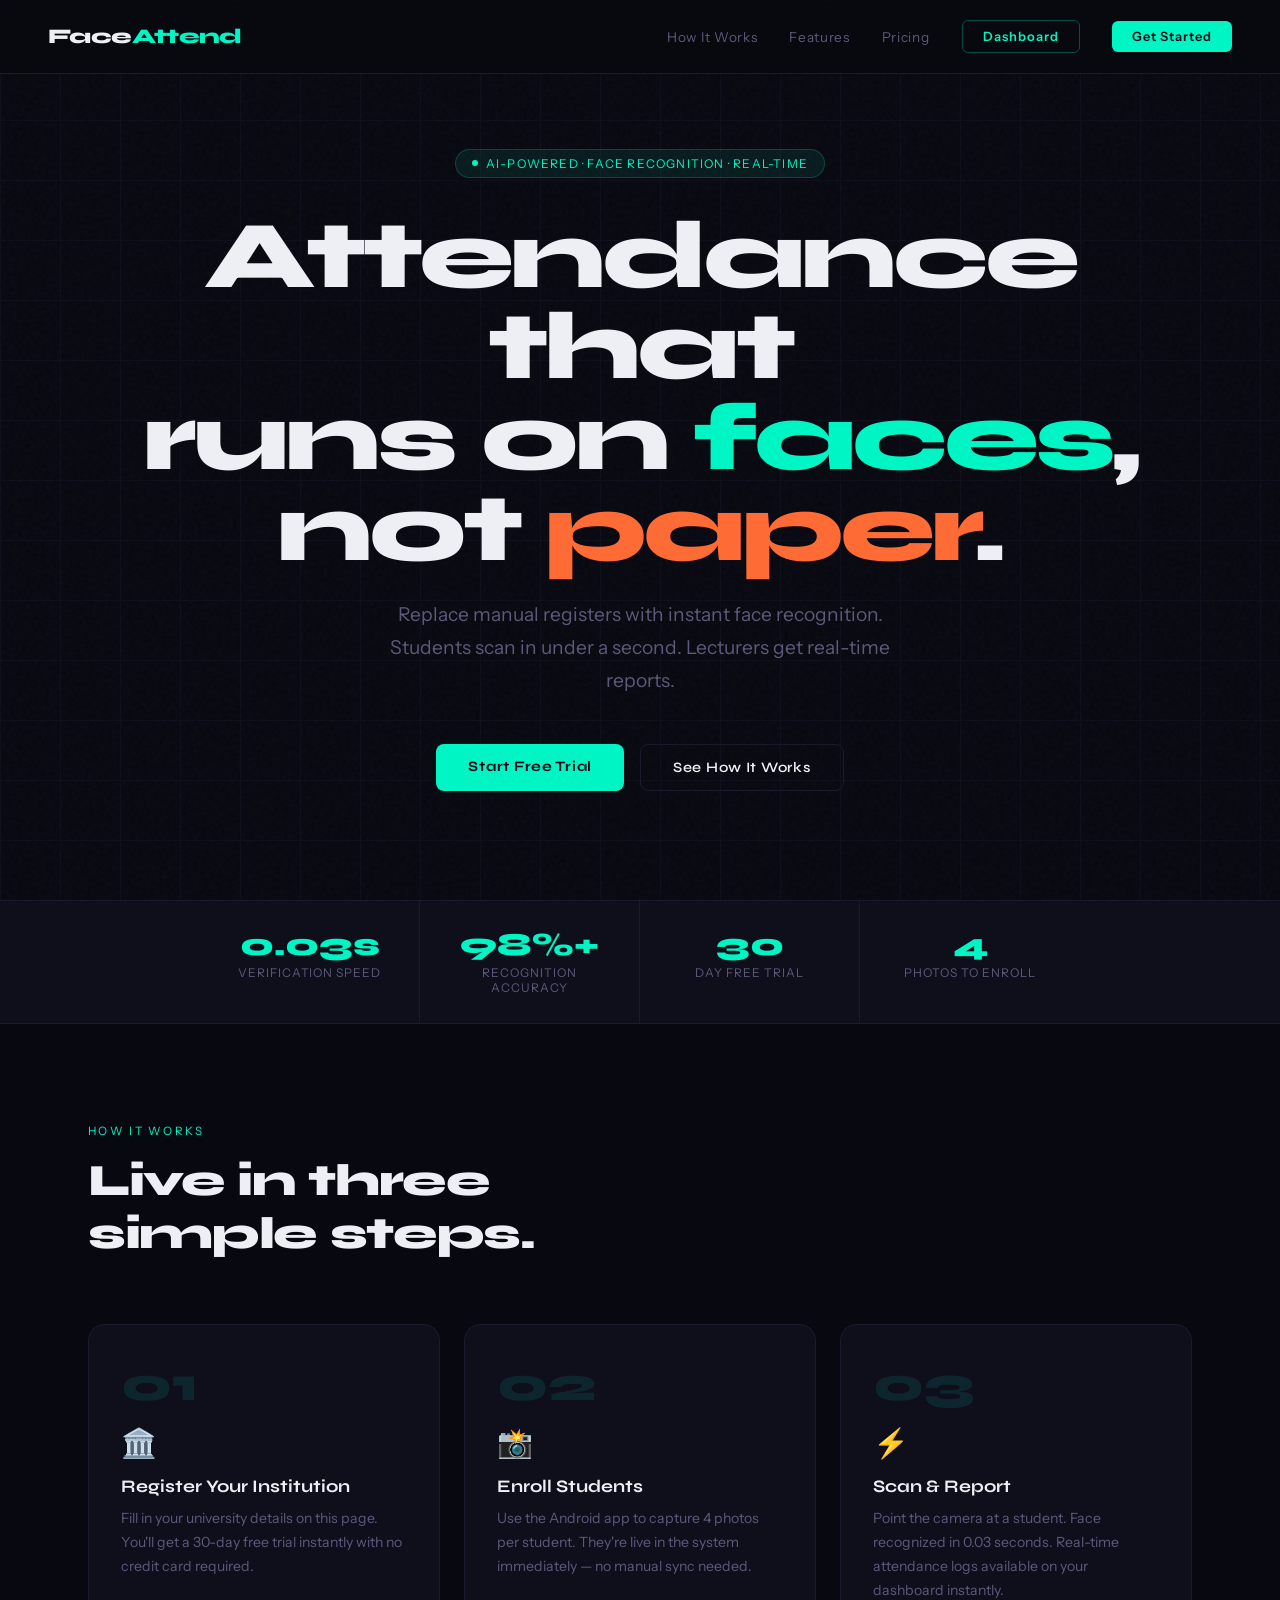
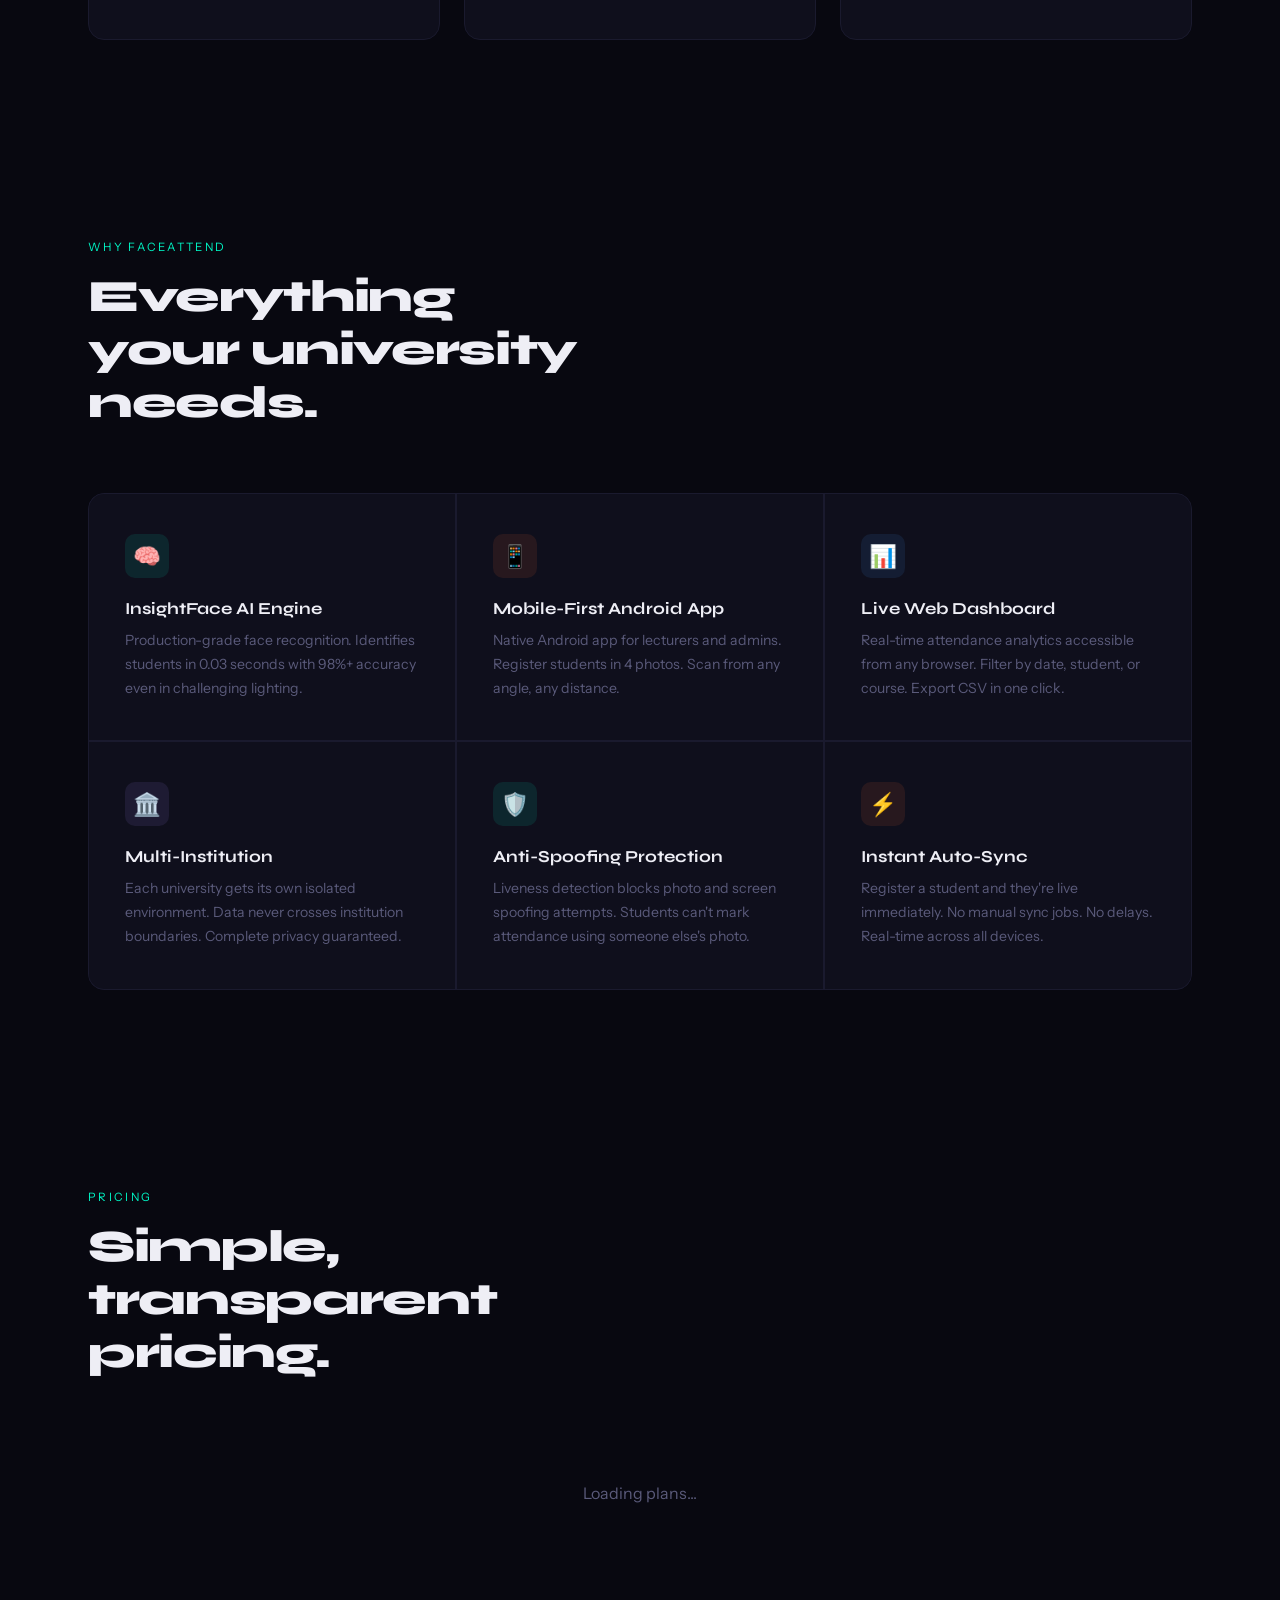
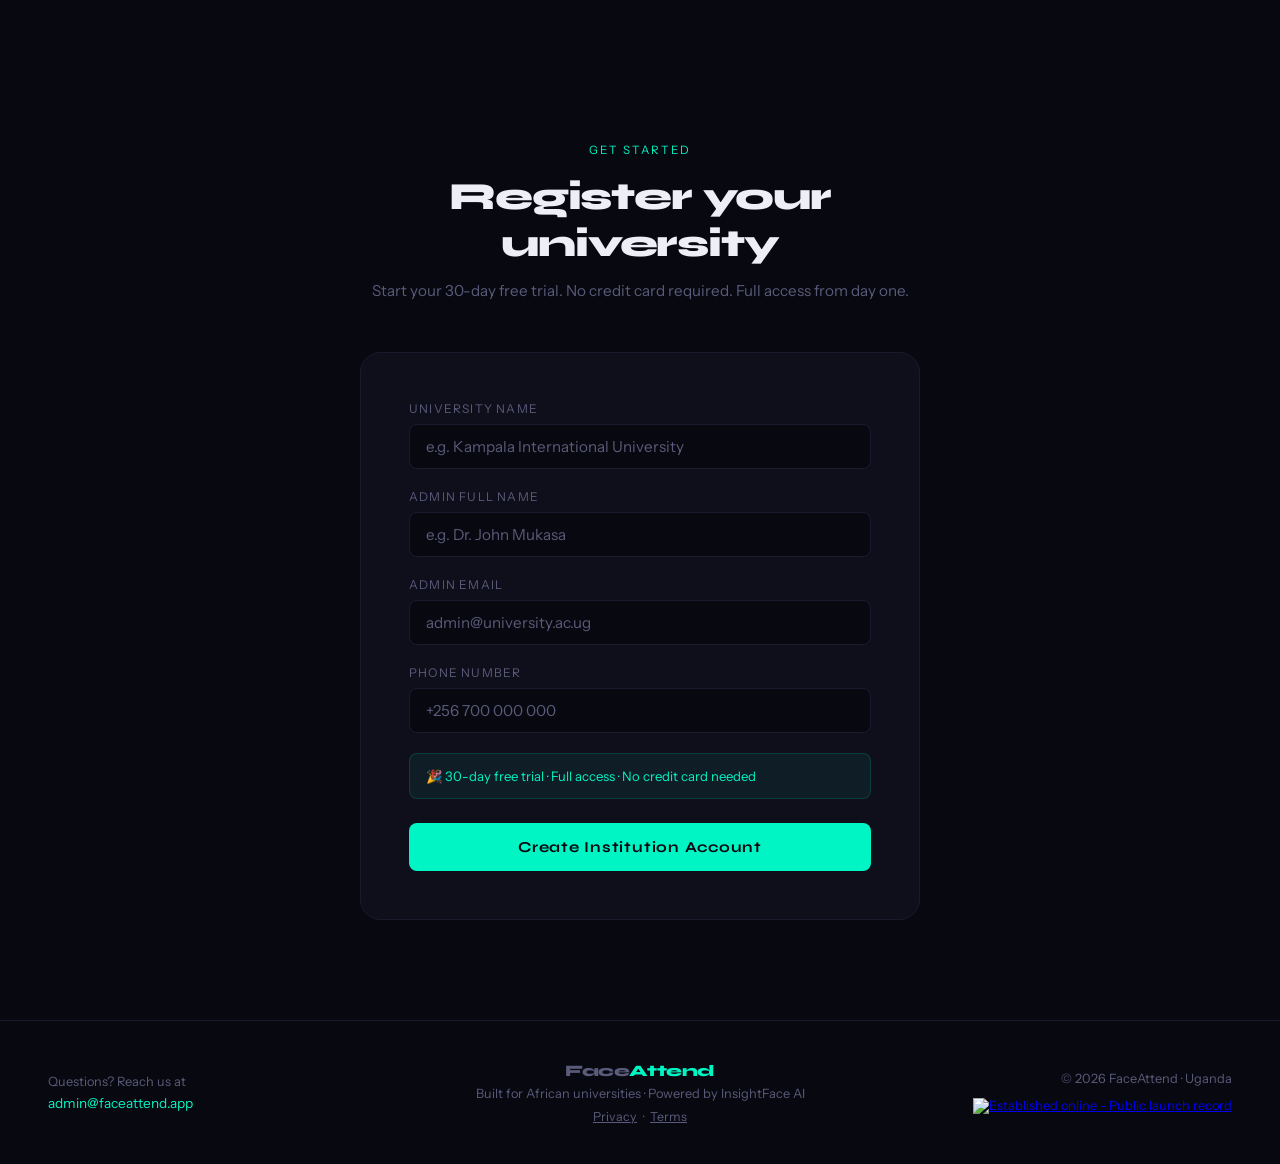
==== commit c19c37b7: "Update" ====
--- a/static/index.html
+++ b/static/index.html
@@ -4,7 +4,6 @@
 <meta charset="UTF-8"/>
 <meta name="viewport" content="width=device-width, initial-scale=1.0"/>
 <title>FaceAttend — AI Attendance for Universities</title>
-<a href="/dashboard" class="btn-dashboard">Dashboard</a>
 <link rel="icon" type="image/svg+xml" href="data:image/svg+xml,<svg xmlns='http://www.w3.org/2000/svg' viewBox='0 0 100 100'><text y='.9em' font-size='90'>🎓</text></svg>"/>
 <link href="https://fonts.googleapis.com/css2?family=Syne:wght@400;600;700;800&family=Instrument+Sans:wght@300;400;500&display=swap" rel="stylesheet"/>
 <style>
